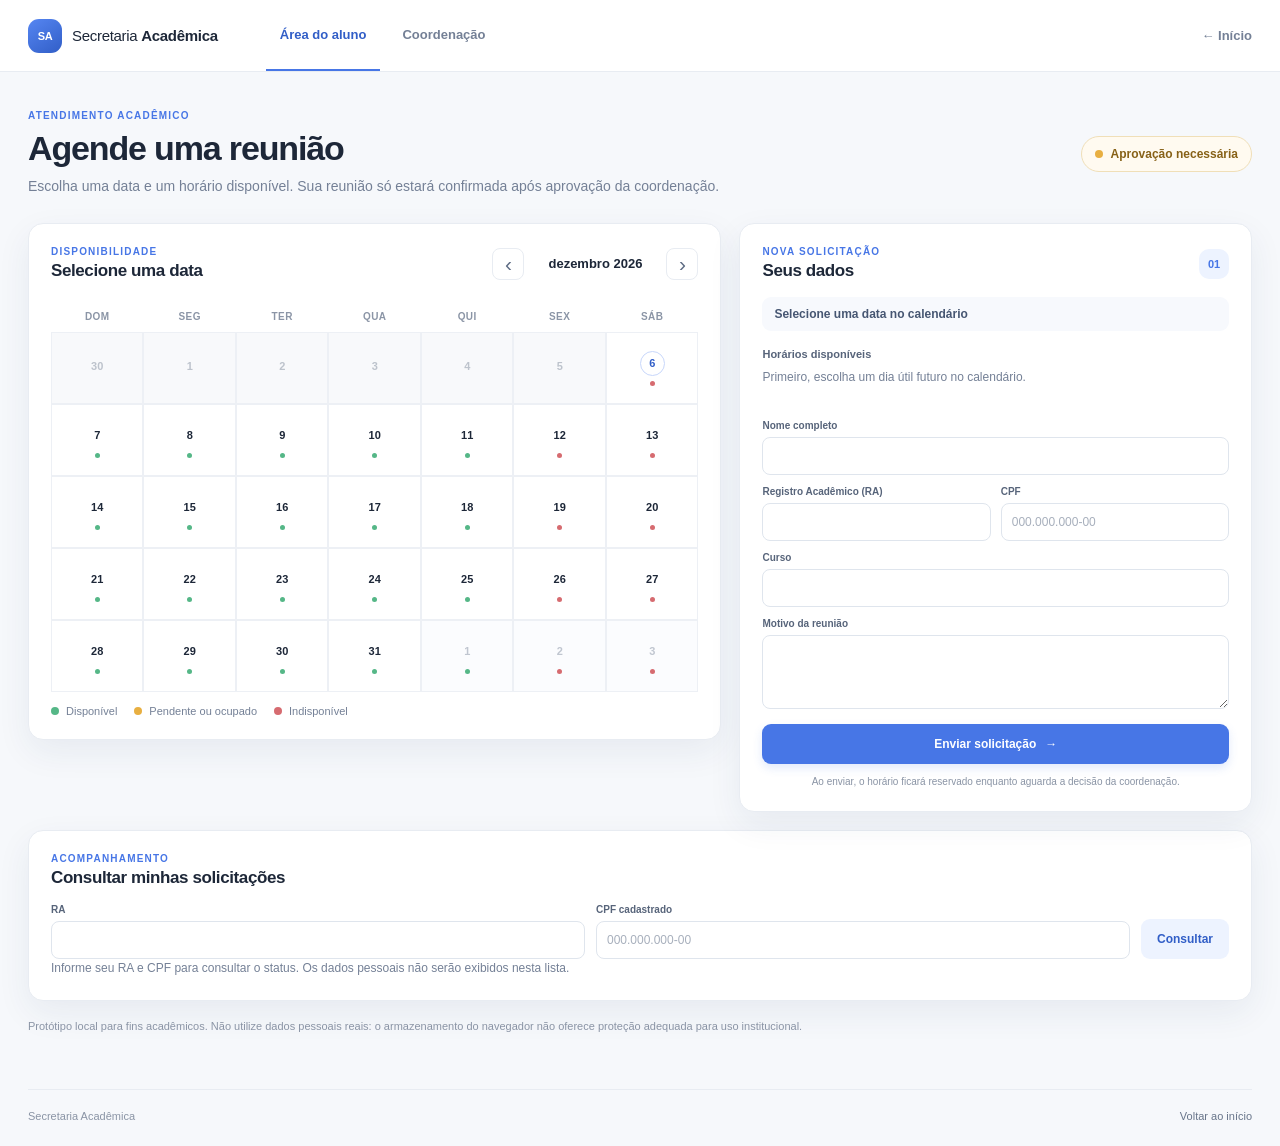
==== aluno.html @ 88408066 "Publish academic scheduling prototype Add a static academic scheduling prototype, documentation, tes" ====
<!doctype html>
<html lang="pt-BR">
<head>
  <meta charset="utf-8">
  <meta name="viewport" content="width=device-width, initial-scale=1">
  <meta name="description" content="Solicite uma reunião com a coordenação do curso.">
  <title>Área do aluno | Secretaria Acadêmica</title>
  <link rel="stylesheet" href="css/style.css">
  <link rel="stylesheet" href="css/aluno.css">
  <script defer src="js/armazenamento.js"></script>
  <script defer src="js/app.js"></script>
  <script defer src="js/calendario.js"></script>
  <script defer src="js/aluno.js"></script>
</head>
<body data-page="aluno">
  <header class="topbar">
    <a class="brand" href="index.html">
      <span class="brand-mark" aria-hidden="true">SA</span>
      <span>Secretaria <strong>Acadêmica</strong></span>
    </a>
    <nav class="top-nav" aria-label="Navegação principal">
      <a class="nav-link active" href="aluno.html" aria-current="page">Área do aluno</a>
      <a class="nav-link" href="coordenador.html">Coordenação</a>
    </nav>
    <a class="back-link" href="index.html">← Início</a>
  </header>

  <main class="page-shell student-shell">
    <section class="page-heading">
      <div>
        <p class="eyebrow">Atendimento acadêmico</p>
        <h1>Agende uma reunião</h1>
        <p>Escolha uma data e um horário disponível. Sua reunião só estará confirmada após aprovação da coordenação.</p>
      </div>
      <span class="heading-badge"><span class="status-dot pending-dot"></span> Aprovação necessária</span>
    </section>

    <div id="student-message" class="message-banner" role="status" aria-live="polite" hidden></div>

    <div class="student-layout">
      <section class="panel calendar-panel" aria-labelledby="calendar-title">
        <div class="panel-heading calendar-heading">
          <div>
            <p class="eyebrow">Disponibilidade</p>
            <h2 id="calendar-title">Selecione uma data</h2>
          </div>
          <div class="calendar-controls" aria-label="Navegação do calendário">
            <button type="button" class="icon-button" id="student-prev-month" aria-label="Mês anterior">‹</button>
            <strong id="student-month-label" aria-live="polite"></strong>
            <button type="button" class="icon-button" id="student-next-month" aria-label="Próximo mês">›</button>
          </div>
        </div>
        <div id="student-calendar" class="calendar-grid month-grid"></div>
        <div class="calendar-legend">
          <span><i class="legend-dot available-dot"></i> Disponível</span>
          <span><i class="legend-dot pending-dot"></i> Pendente ou ocupado</span>
          <span><i class="legend-dot unavailable-dot"></i> Indisponível</span>
        </div>
      </section>

      <aside class="panel booking-panel" aria-labelledby="booking-title">
        <div class="panel-heading">
          <div>
            <p class="eyebrow">Nova solicitação</p>
            <h2 id="booking-title">Seus dados</h2>
          </div>
          <span class="step-number">01</span>
        </div>
        <p class="selected-date" id="selected-date-label">Selecione uma data no calendário</p>
        <div class="field-group">
          <span class="field-label">Horários disponíveis</span>
          <div id="available-slots" class="slot-list" aria-live="polite">
            <p class="helper-text">Primeiro, escolha um dia útil futuro no calendário.</p>
          </div>
          <input type="hidden" id="meeting-time" name="time">
        </div>
        <form id="request-form" novalidate>
          <div class="form-grid">
            <label class="form-field full-field">
              <span>Nome completo</span>
              <input name="name" autocomplete="name" maxlength="120" required>
            </label>
            <label class="form-field">
              <span>Registro Acadêmico (RA)</span>
              <input name="ra" autocomplete="off" maxlength="30" required>
            </label>
            <label class="form-field">
              <span>CPF</span>
              <input name="cpf" inputmode="numeric" autocomplete="off" maxlength="14" placeholder="000.000.000-00" required>
            </label>
            <label class="form-field full-field">
              <span>Curso</span>
              <input name="course" autocomplete="organization-title" maxlength="100" required>
            </label>
            <label class="form-field full-field">
              <span>Motivo da reunião</span>
              <textarea name="reason" rows="3" maxlength="600" required></textarea>
            </label>
          </div>
          <button class="button button-primary submit-button" type="submit">Enviar solicitação <span aria-hidden="true">→</span></button>
          <p class="form-footnote">Ao enviar, o horário ficará reservado enquanto aguarda a decisão da coordenação.</p>
        </form>
      </aside>
    </div>

    <section class="panel status-panel" aria-labelledby="status-title">
      <div class="panel-heading">
        <div>
          <p class="eyebrow">Acompanhamento</p>
          <h2 id="status-title">Consultar minhas solicitações</h2>
        </div>
      </div>
      <form id="status-form" class="status-search" novalidate>
        <label class="form-field">
          <span>RA</span>
          <input name="ra" autocomplete="off" required>
        </label>
        <label class="form-field">
          <span>CPF cadastrado</span>
          <input name="cpf" inputmode="numeric" autocomplete="off" maxlength="14" placeholder="000.000.000-00" required>
        </label>
        <button type="submit" class="button button-secondary">Consultar</button>
      </form>
      <div id="student-requests" class="request-results" aria-live="polite">
        <p class="helper-text">Informe seu RA e CPF para consultar o status. Os dados pessoais não serão exibidos nesta lista.</p>
      </div>
    </section>

    <p class="privacy-note">Protótipo local para fins acadêmicos. Não utilize dados pessoais reais: o armazenamento do navegador não oferece proteção adequada para uso institucional.</p>
  </main>
  <footer class="site-footer"><span>Secretaria Acadêmica</span><a href="index.html">Voltar ao início</a></footer>
</body>
</html>
---- css/style.css ----
:root {
  color-scheme: light;
  --ink: #1d2738;
  --muted: #748096;
  --line: #e8ecf2;
  --paper: #ffffff;
  --canvas: #f6f8fb;
  --blue: #4776e6;
  --blue-dark: #315ec7;
  --blue-pale: #edf3ff;
  --green: #23885f;
  --green-pale: #e8f6ef;
  --amber: #ab710d;
  --amber-pale: #fff4dc;
  --red: #c34f56;
  --red-pale: #fff0ef;
  --shadow: 0 12px 34px rgba(34, 55, 94, .07);
  font-family: "Segoe UI", Arial, sans-serif;
  color: var(--ink);
  background: var(--canvas);
  font-synthesis: none;
  text-rendering: optimizeLegibility;
}

* { box-sizing: border-box; }
body { margin: 0; min-width: 320px; background: var(--canvas); }
button, input, textarea, select { font: inherit; }
button, a, input, textarea, select { -webkit-tap-highlight-color: transparent; }
button { color: inherit; }
a { color: inherit; text-decoration: none; }
button:focus-visible, a:focus-visible, input:focus-visible, textarea:focus-visible, select:focus-visible {
  outline: 3px solid rgba(71, 118, 230, .32);
  outline-offset: 2px;
}
h1, h2, h3, p { margin-top: 0; }
h1, h2, h3, .brand { font-family: "Segoe UI", Arial, sans-serif; }

.topbar {
  height: 72px;
  display: flex;
  align-items: center;
  gap: 48px;
  padding: 0 max(28px, calc((100vw - 1380px) / 2));
  background: var(--paper);
  border-bottom: 1px solid var(--line);
}
.brand { display: inline-flex; align-items: center; gap: 10px; white-space: nowrap; font-size: 15px; letter-spacing: -.3px; }
.brand strong { font-weight: 800; }
.brand-mark {
  display: grid;
  width: 34px;
  height: 34px;
  place-items: center;
  border-radius: 11px;
  background: linear-gradient(145deg, #5686f2, #315ec7);
  color: white;
  font-size: 11px;
  font-weight: 800;
  letter-spacing: -.5px;
}
.top-nav { display: flex; align-items: center; gap: 8px; height: 100%; }
.nav-link { height: 100%; display: inline-flex; align-items: center; padding: 0 14px; color: var(--muted); font-size: 13px; font-weight: 600; border-bottom: 2px solid transparent; }
.nav-link:hover, .nav-link.active { color: var(--blue-dark); }
.nav-link.active { border-bottom-color: var(--blue); }
.back-link { margin-left: auto; font-size: 13px; font-weight: 600; color: var(--muted); }
.back-link:hover, .site-footer a:hover { color: var(--blue-dark); }
.page-shell { width: min(1380px, calc(100% - 56px)); margin: 38px auto 54px; }
.page-heading { display: flex; align-items: center; justify-content: space-between; gap: 24px; margin-bottom: 26px; }
.page-heading h1 { margin: 0 0 7px; font-size: clamp(26px, 3vw, 34px); letter-spacing: -1.15px; line-height: 1.2; }
.page-heading p:not(.eyebrow) { margin: 0; color: var(--muted); font-size: 14px; line-height: 1.55; }
.eyebrow { margin: 0 0 7px; color: var(--blue); text-transform: uppercase; letter-spacing: 1.2px; font-size: 10px; font-weight: 700; }
.heading-badge { display: inline-flex; align-items: center; gap: 8px; padding: 10px 13px; border: 1px solid #f0dfb8; border-radius: 999px; background: #fffaf0; color: #876117; font-size: 12px; font-weight: 600; white-space: nowrap; }
.panel { background: var(--paper); border: 1px solid var(--line); border-radius: 15px; box-shadow: var(--shadow); }
.panel-heading { display: flex; align-items: center; justify-content: space-between; gap: 15px; }
.panel-heading h2 { margin: 0; font-size: 17px; letter-spacing: -.4px; }
.panel-heading .eyebrow { margin-bottom: 4px; }
.message-banner { margin: -7px 0 20px; padding: 12px 15px; border-radius: 10px; font-size: 13px; line-height: 1.5; }
.message-banner[hidden] { display: none; }
.message-banner.success { color: #176745; background: var(--green-pale); border: 1px solid #ccebd9; }
.message-banner.error { color: #983b43; background: var(--red-pale); border: 1px solid #f4d0d0; }
.message-banner.info { color: #3659a5; background: var(--blue-pale); border: 1px solid #d6e2fc; }
.button { min-height: 40px; display: inline-flex; align-items: center; justify-content: center; gap: 9px; padding: 0 16px; border: 0; border-radius: 9px; cursor: pointer; font-size: 12px; font-weight: 700; transition: background .16s ease, transform .16s ease; }
.button:hover { transform: translateY(-1px); }
.button-primary { background: var(--blue); color: white; box-shadow: 0 4px 10px rgba(71, 118, 230, .16); }
.button-primary:hover { background: var(--blue-dark); }
.button-secondary { background: var(--blue-pale); color: var(--blue-dark); }
.button-secondary:hover { background: #e1eaff; }
.icon-button { width: 32px; height: 32px; display: inline-grid; place-items: center; border: 1px solid var(--line); border-radius: 8px; background: white; color: #5e6c84; cursor: pointer; font-size: 21px; line-height: 1; }
.icon-button:hover { border-color: #c9d6f2; color: var(--blue-dark); background: #f8faff; }
.calendar-controls { display: inline-flex; align-items: center; gap: 10px; }
.calendar-controls > strong { min-width: 118px; text-align: center; font-size: 13px; }
.calendar-legend { display: flex; align-items: center; flex-wrap: wrap; gap: 17px; padding-top: 14px; color: var(--muted); font-size: 11px; }
.calendar-legend span { display: inline-flex; align-items: center; gap: 7px; }
.legend-dot, .status-dot { display: inline-block; flex: 0 0 auto; width: 8px; height: 8px; border-radius: 50%; }
.available-dot { background: #55b787; }
.approved-dot { background: #3ba876; }
.pending-dot { background: #e8af41; }
.refused-dot, .unavailable-dot { background: #d66b70; }
.site-footer { display: flex; justify-content: space-between; width: min(1380px, calc(100% - 56px)); margin: 0 auto; padding: 20px 0 24px; border-top: 1px solid var(--line); color: #8a94a5; font-size: 11px; }
.site-footer a { color: #68758a; }
.privacy-note { margin: 17px 0 0; color: #8a94a5; font-size: 11px; line-height: 1.5; }
.helper-text { margin: 0; color: var(--muted); font-size: 12px; line-height: 1.55; }
.visually-hidden { position: absolute; width: 1px; height: 1px; padding: 0; margin: -1px; overflow: hidden; clip: rect(0, 0, 0, 0); white-space: nowrap; border: 0; }

.landing-page { min-height: 100vh; display: flex; justify-content: center; background: radial-gradient(ellipse at 82% 0%, #e8efff 0, transparent 38%), #f7f9fc; }
.landing-shell { width: min(1180px, calc(100% - 56px)); min-height: 100vh; display: flex; flex-direction: column; padding: 30px 0 22px; }
.landing-content { width: min(750px, 100%); margin: auto; padding: 50px 0 72px; }
.landing-content .eyebrow { margin-bottom: 16px; }
.landing-content h1 { margin: 0 0 16px; font-size: clamp(39px, 6vw, 62px); line-height: 1.08; letter-spacing: -2.7px; }
.lead { max-width: 570px; margin: 0 0 34px; color: var(--muted); font-size: 16px; line-height: 1.7; }
.role-cards { display: grid; grid-template-columns: repeat(2, minmax(0, 1fr)); gap: 15px; }
.role-card { display: flex; align-items: center; gap: 14px; min-height: 105px; padding: 19px; border: 1px solid var(--line); border-radius: 14px; background: white; box-shadow: var(--shadow); transition: transform .18s ease, border-color .18s ease; }
.role-card:hover { transform: translateY(-3px); border-color: #cddafa; }
.role-icon { width: 42px; height: 42px; display: grid; place-items: center; border-radius: 12px; font-size: 19px; font-weight: 700; }
.student-icon { color: var(--blue-dark); background: var(--blue-pale); }
.coordinator-icon { color: var(--green); background: var(--green-pale); }
.role-card-copy { display: flex; flex: 1; flex-direction: column; gap: 5px; }
.role-card-copy strong { font-family: "Segoe UI", Arial, sans-serif; font-size: 14px; }
.role-card-copy > span { color: var(--muted); font-size: 11px; line-height: 1.5; }
.role-arrow { color: #9aa5b7; font-size: 20px; }
.demo-note { display: flex; align-items: center; gap: 8px; margin: 22px 0 0; color: #7d899d; font-size: 11px; }
.demo-note > span, .info-symbol { width: 16px; height: 16px; display: inline-grid; place-items: center; border: 1px solid #b2c2e4; border-radius: 50%; color: var(--blue); font-size: 10px; font-weight: 700; }
.landing-footer { display: flex; gap: 8px; color: #8a94a5; font-size: 11px; }
.landing-footer span { color: #b6bfcd; }

@media (max-width: 760px) {
  .topbar { height: 62px; gap: 14px; padding: 0 18px; }
  .brand { font-size: 13px; }
  .brand-mark { width: 31px; height: 31px; }
  .top-nav { gap: 0; margin-left: auto; }
  .nav-link { padding: 0 8px; font-size: 11px; }
  .back-link { display: none; }
  .page-shell { width: calc(100% - 32px); margin: 26px auto 38px; }
  .page-heading { align-items: flex-start; }
  .page-heading h1 { font-size: 27px; }
  .page-heading p:not(.eyebrow) { max-width: 500px; font-size: 12px; }
  .heading-badge { padding: 8px 10px; font-size: 10px; }
  .site-footer { width: calc(100% - 32px); }
  .landing-shell { width: calc(100% - 36px); }
  .landing-content { padding: 40px 0 54px; }
  .landing-content h1 { letter-spacing: -1.8px; }
}
@media (max-width: 500px) {
  .topbar { gap: 6px; padding: 0 12px; }
  .brand { gap: 7px; font-size: 11px; }
  .brand-mark { width: 28px; height: 28px; }
  .nav-link { padding: 0 6px; font-size: 10px; }
  .role-cards { grid-template-columns: 1fr; }
  .role-card { min-height: 90px; }
  .page-heading { display: block; }
  .heading-badge { margin-top: 14px; }
}
---- css/aluno.css ----
.student-layout { display: grid; grid-template-columns: minmax(0, 1.15fr) minmax(360px, .85fr); align-items: start; gap: 18px; }
.calendar-panel, .booking-panel, .status-panel { padding: 22px; }
.calendar-heading { margin-bottom: 20px; }
.student-shell .calendar-controls > strong { min-width: 122px; color: var(--ink); font-size: 13px; }
.calendar-grid { width: 100%; }
.month-grid { display: grid; grid-template-columns: repeat(7, minmax(0, 1fr)); }
.weekday-label { padding: 10px 4px; text-align: center; color: #8b95a6; font-size: 10px; font-weight: 700; text-transform: uppercase; letter-spacing: .45px; }
.calendar-day { position: relative; min-width: 0; min-height: 72px; padding: 7px 5px; border: 1px solid #edf0f5; background: white; text-align: center; cursor: pointer; }
.calendar-day:hover:not(:disabled) { background: #f7f9ff; border-color: #d8e2fa; z-index: 1; }
.calendar-day:disabled { cursor: default; }
.calendar-day.outside-month { color: #c0c6d0; background: #fbfcfe; }
.calendar-day.is-past { color: #bdc3cc; background: #f8f9fb; }
.calendar-day.is-today .day-number { color: var(--blue-dark); border: 1px solid #c8d7fb; }
.calendar-day.is-selected { z-index: 2; background: #eff4ff; box-shadow: inset 0 0 0 1px var(--blue); }
.day-number { display: inline-grid; min-width: 25px; height: 25px; place-items: center; border-radius: 50%; font-size: 11px; font-weight: 600; }
.day-indicators { display: flex; justify-content: center; gap: 3px; margin-top: 5px; }
.day-indicators .legend-dot { width: 5px; height: 5px; }
.calendar-panel .calendar-legend { padding-top: 13px; }
.booking-panel .panel-heading { margin-bottom: 16px; }
.step-number { width: 30px; height: 30px; display: grid; place-items: center; border-radius: 10px; background: var(--blue-pale); color: var(--blue); font-size: 11px; font-weight: 700; }
.selected-date { margin: 0 0 17px; padding: 10px 12px; border-radius: 9px; background: #f7f9fd; color: #465672; font-size: 12px; font-weight: 600; }
.field-group { margin: 0 0 17px; }
.field-label { display: block; margin-bottom: 8px; color: #57647a; font-size: 11px; font-weight: 700; }
.slot-list { display: flex; min-height: 35px; flex-wrap: wrap; gap: 7px; }
.slot-button { min-width: 62px; height: 34px; border: 1px solid #dfe5ef; border-radius: 8px; background: white; color: #4b5a72; cursor: pointer; font-size: 11px; font-weight: 600; }
.slot-button:hover { border-color: #a9bdf1; color: var(--blue-dark); }
.slot-button.selected { border-color: var(--blue); background: var(--blue); color: white; }
.form-grid { display: grid; grid-template-columns: repeat(2, minmax(0, 1fr)); gap: 11px 10px; }
.form-field { display: flex; min-width: 0; flex-direction: column; gap: 6px; }
.form-field > span { color: #57647a; font-size: 10px; font-weight: 700; }
.form-field input, .form-field textarea, .filter-select {
  width: 100%;
  min-width: 0;
  border: 1px solid #dfe5ed;
  border-radius: 8px;
  background: white;
  color: var(--ink);
  font-size: 12px;
}
.form-field input { height: 38px; padding: 0 10px; }
.form-field textarea { min-height: 72px; resize: vertical; padding: 9px 10px; line-height: 1.5; }
.form-field input::placeholder { color: #a7afbc; }
.full-field { grid-column: 1 / -1; }
.submit-button { width: 100%; margin-top: 15px; }
.form-footnote { margin: 10px 0 0; color: #8a94a5; font-size: 10px; line-height: 1.5; text-align: center; }
.status-panel { margin-top: 18px; }
.status-panel .panel-heading { margin-bottom: 16px; }
.status-search { display: grid; grid-template-columns: minmax(180px, 1fr) minmax(180px, 1fr) auto; align-items: end; gap: 11px; }
.status-results-table { width: 100%; margin-top: 17px; border-collapse: collapse; font-size: 11px; }
.status-results-table th, .status-results-table td { padding: 11px 9px; border-bottom: 1px solid var(--line); text-align: left; }
.status-results-table th { color: #8a94a5; font-size: 9px; text-transform: uppercase; letter-spacing: .5px; }
.status-results-table td { color: #4a5870; }
.status-results-table tr:last-child td { border-bottom: 0; }
.status-pill, .request-status { display: inline-flex; align-items: center; gap: 6px; padding: 5px 8px; border-radius: 999px; font-size: 9px; font-weight: 700; white-space: nowrap; }
.status-pill::before, .request-status::before { width: 6px; height: 6px; display: inline-block; border-radius: 50%; background: currentColor; content: ""; }
.status-pendente { color: var(--amber); background: var(--amber-pale); }
.status-aprovada { color: var(--green); background: var(--green-pale); }
.status-recusada { color: var(--red); background: var(--red-pale); }

@media (max-width: 980px) {
  .student-layout { grid-template-columns: minmax(0, 1fr); }
  .booking-panel { order: 2; }
  .calendar-panel { order: 1; }
}
@media (max-width: 580px) {
  .calendar-panel, .booking-panel, .status-panel { padding: 16px; }
  .calendar-heading { align-items: flex-start; flex-direction: column; }
  .calendar-day { min-height: 57px; padding: 4px 2px; }
  .weekday-label { padding: 8px 1px; font-size: 8px; }
  .day-number { min-width: 22px; height: 22px; font-size: 10px; }
  .calendar-controls { gap: 7px; }
  .status-search { grid-template-columns: 1fr; }
  .status-search .button { width: 100%; }
  .status-results-table { font-size: 10px; }
  .status-results-table th, .status-results-table td { padding: 9px 5px; }
}
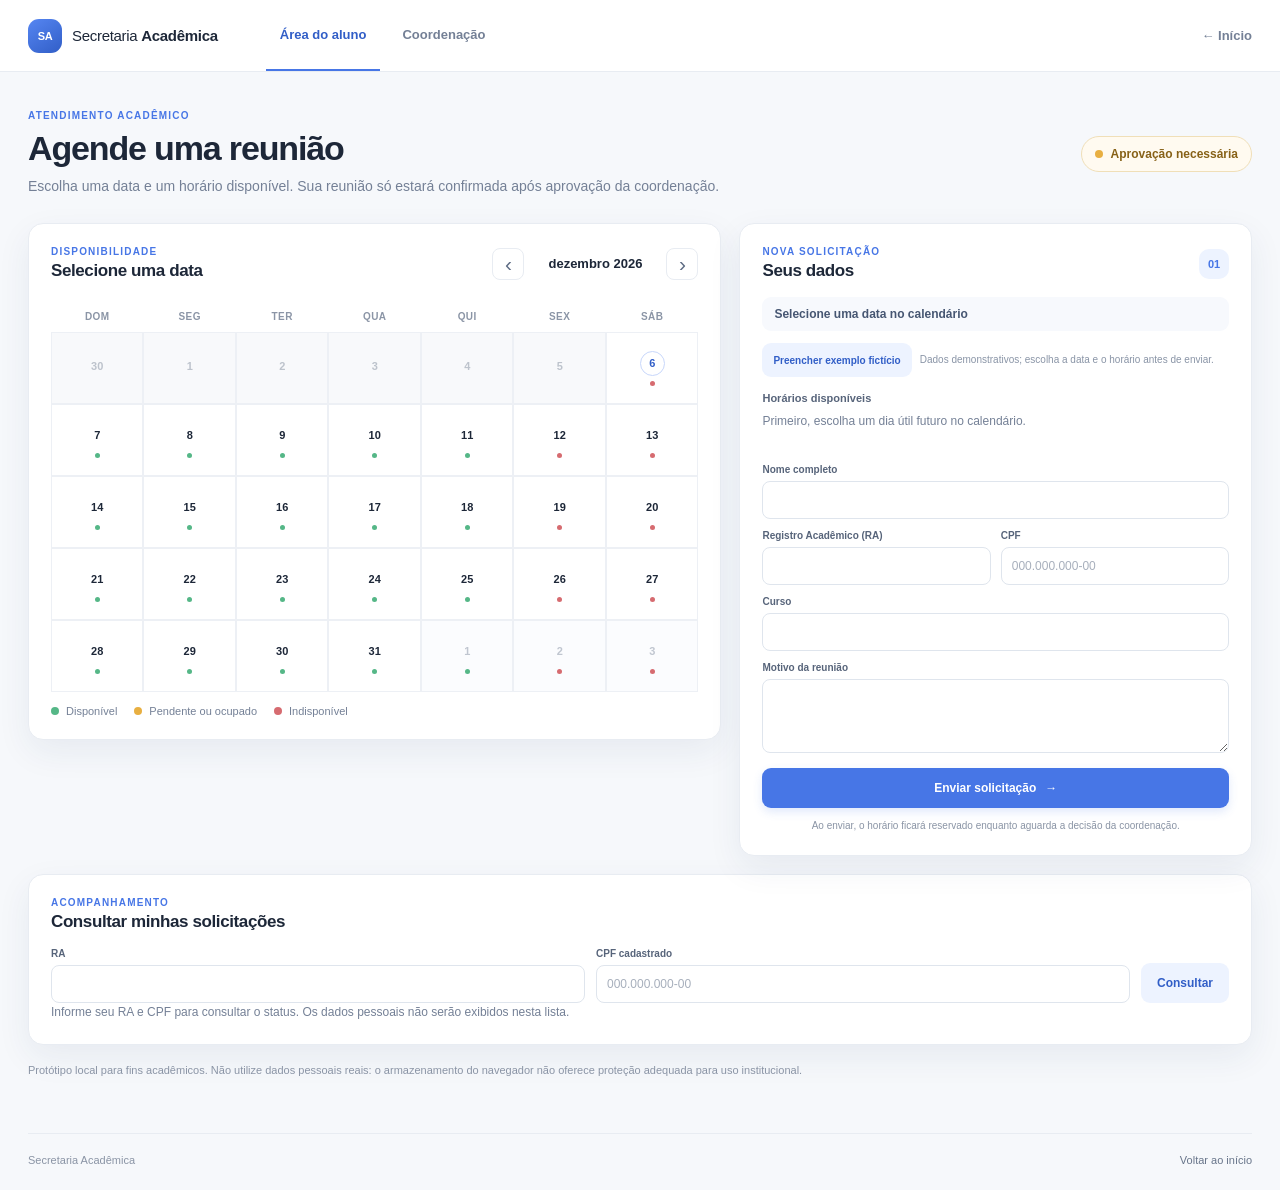
==== commit 70d92651: "Add fictional student demo data Add a button to prefill the student request and status lookup with c" ====
--- a/aluno.html
+++ b/aluno.html
@@ -67,6 +67,10 @@
           <span class="step-number">01</span>
         </div>
         <p class="selected-date" id="selected-date-label">Selecione uma data no calendário</p>
+        <div class="demo-data-control">
+          <button type="button" class="button button-secondary" id="fill-demo-data">Preencher exemplo fictício</button>
+          <p>Dados demonstrativos; escolha a data e o horário antes de enviar.</p>
+        </div>
         <div class="field-group">
           <span class="field-label">Horários disponíveis</span>
           <div id="available-slots" class="slot-list" aria-live="polite">
--- a/css/aluno.css
+++ b/css/aluno.css
@@ -19,6 +19,9 @@
 .booking-panel .panel-heading { margin-bottom: 16px; }
 .step-number { width: 30px; height: 30px; display: grid; place-items: center; border-radius: 10px; background: var(--blue-pale); color: var(--blue); font-size: 11px; font-weight: 700; }
 .selected-date { margin: 0 0 17px; padding: 10px 12px; border-radius: 9px; background: #f7f9fd; color: #465672; font-size: 12px; font-weight: 600; }
+.demo-data-control { display: flex; align-items: center; flex-wrap: wrap; gap: 8px; margin: -5px 0 15px; }
+.demo-data-control .button { min-height: 34px; padding: 0 11px; font-size: 10px; }
+.demo-data-control p { margin: 0; color: #8994a6; font-size: 10px; line-height: 1.4; }
 .field-group { margin: 0 0 17px; }
 .field-label { display: block; margin-bottom: 8px; color: #57647a; font-size: 11px; font-weight: 700; }
 .slot-list { display: flex; min-height: 35px; flex-wrap: wrap; gap: 7px; }
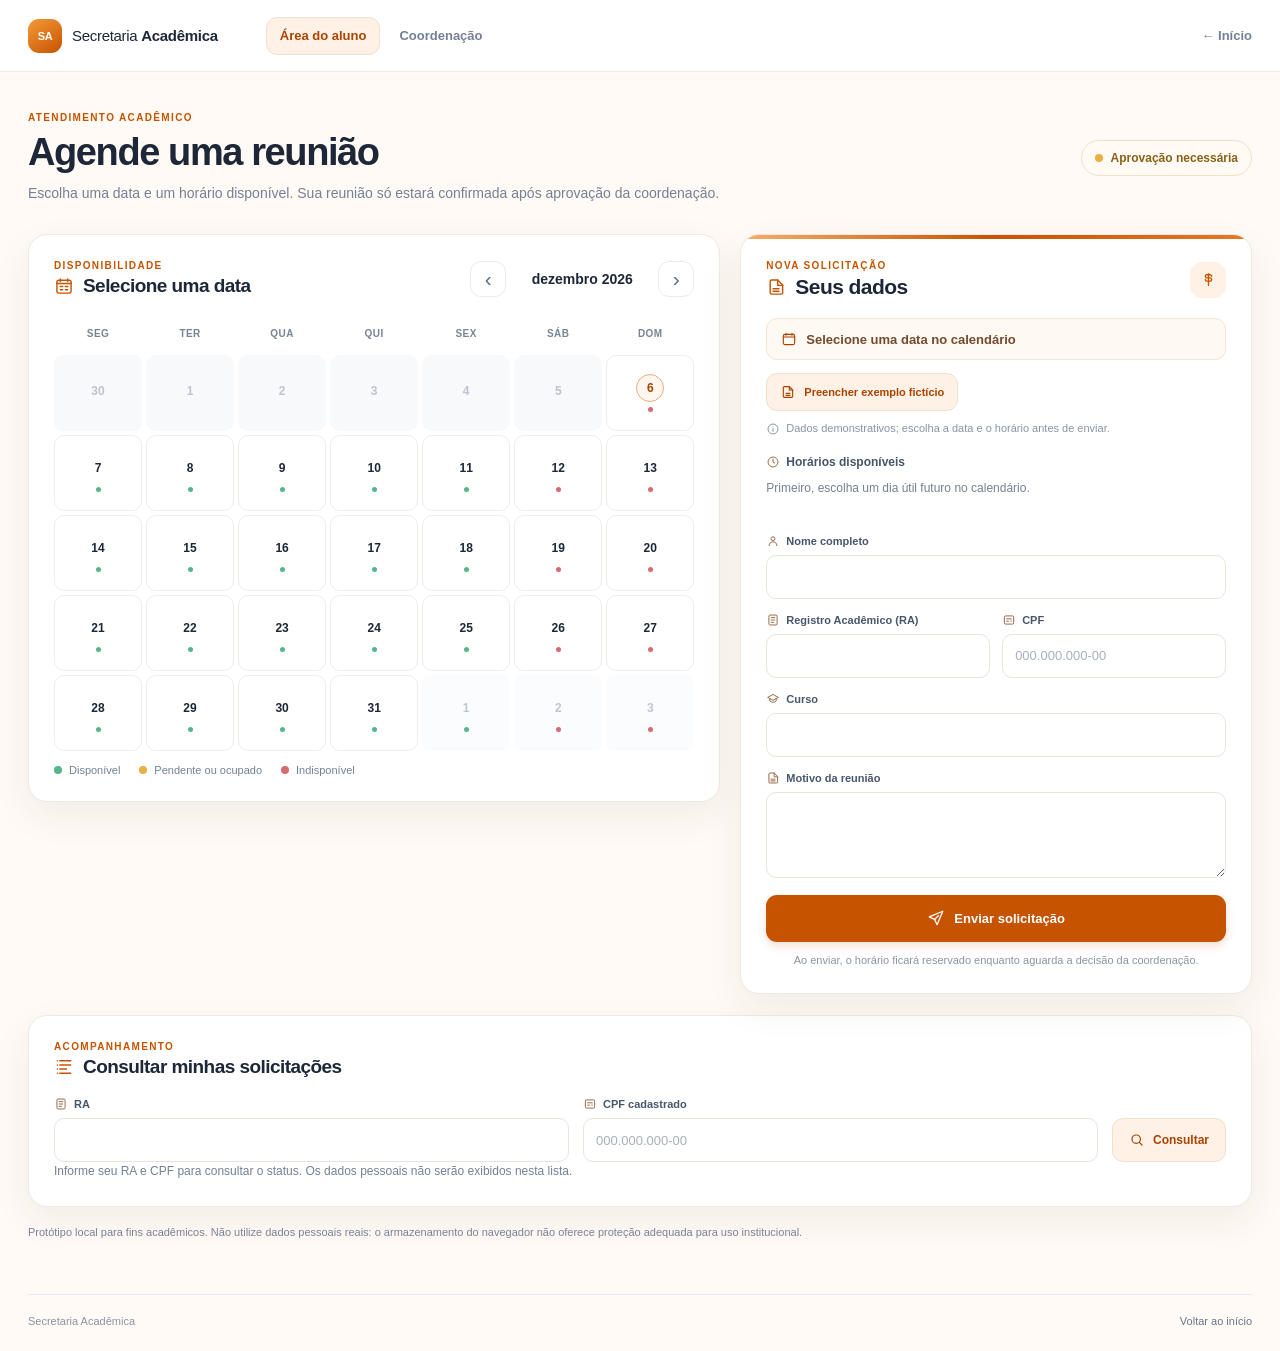
==== commit 2fa9d09b: "Add helpful icons to student page Add accessible inline SVG icons to student calendar, booking, form" ====
--- a/aluno.html
+++ b/aluno.html
@@ -42,7 +42,13 @@
         <div class="panel-heading calendar-heading">
           <div>
             <p class="eyebrow">Disponibilidade</p>
-            <h2 id="calendar-title">Selecione uma data</h2>
+            <h2 id="calendar-title" class="student-section-title">
+              <svg class="student-title-icon" viewBox="0 0 24 24" fill="none" focusable="false" aria-hidden="true">
+                <rect x="3.5" y="5" width="17" height="15.5" rx="2.4" stroke="currentColor" stroke-width="1.7"/>
+                <path d="M7.5 3.5v3M16.5 3.5v3M3.5 9h17M7.5 12.5h3m3 0h3m-9 4h3m3 0h3" stroke="currentColor" stroke-width="1.7" stroke-linecap="round"/>
+              </svg>
+              Selecione uma data
+            </h2>
           </div>
           <div class="calendar-controls" aria-label="Navegação do calendário">
             <button type="button" class="icon-button" id="student-prev-month" aria-label="Mês anterior">‹</button>
@@ -62,17 +68,45 @@
         <div class="panel-heading">
           <div>
             <p class="eyebrow">Nova solicitação</p>
-            <h2 id="booking-title">Seus dados</h2>
+            <h2 id="booking-title" class="student-section-title">
+              <svg class="student-title-icon" viewBox="0 0 24 24" fill="none" focusable="false" aria-hidden="true">
+                <path d="M14 3.5H6.5A1.5 1.5 0 0 0 5 5v14a1.5 1.5 0 0 0 1.5 1.5h12A1.5 1.5 0 0 0 20 19V9.5L14 3.5Z" stroke="currentColor" stroke-width="1.7" stroke-linejoin="round"/>
+                <path d="M14 3.5V10h6M8.5 14h7m-7 3h7" stroke="currentColor" stroke-width="1.7" stroke-linecap="round"/>
+              </svg>
+              Seus dados
+            </h2>
           </div>
-          <span class="step-number">01</span>
+          <span class="step-number" aria-label="Etapa 1">
+            <svg viewBox="0 0 24 24" fill="none" focusable="false" aria-hidden="true">
+              <path d="M12 4.5v15m4-11.5c0-1.1-.9-2-2-2h-4a2 2 0 1 0 0 4h4a2 2 0 1 1 0 4h-4a2 2 0 0 1-2-2" stroke="currentColor" stroke-width="1.7" stroke-linecap="round"/>
+            </svg>
+          </span>
         </div>
-        <p class="selected-date" id="selected-date-label">Selecione uma data no calendário</p>
+        <p class="selected-date">
+          <svg class="student-inline-icon" viewBox="0 0 24 24" fill="none" focusable="false" aria-hidden="true">
+            <rect x="3.5" y="5" width="17" height="15.5" rx="2.4" stroke="currentColor" stroke-width="1.7"/>
+            <path d="M7.5 3.5v3M16.5 3.5v3M3.5 9h17" stroke="currentColor" stroke-width="1.7" stroke-linecap="round"/>
+          </svg>
+          <span id="selected-date-label">Selecione uma data no calendário</span>
+        </p>
         <div class="demo-data-control">
-          <button type="button" class="button button-secondary" id="fill-demo-data">Preencher exemplo fictício</button>
-          <p>Dados demonstrativos; escolha a data e o horário antes de enviar.</p>
+          <button type="button" class="button button-secondary" id="fill-demo-data">
+            <svg class="student-button-icon" viewBox="0 0 24 24" fill="none" focusable="false" aria-hidden="true">
+              <path d="M14 4H6.5A1.5 1.5 0 0 0 5 5.5v13A1.5 1.5 0 0 0 6.5 20h11a1.5 1.5 0 0 0 1.5-1.5V9l-5-5Z" stroke="currentColor" stroke-width="1.7" stroke-linejoin="round"/>
+              <path d="M14 4v5h5m-10 5h6m-6 3h6" stroke="currentColor" stroke-width="1.7" stroke-linecap="round"/>
+            </svg>
+            Preencher exemplo fictício
+          </button>
+          <p><svg class="student-inline-icon" viewBox="0 0 24 24" fill="none" focusable="false" aria-hidden="true"><circle cx="12" cy="12" r="8.5" stroke="currentColor" stroke-width="1.7"/><path d="M12 11v5m0-8h.01" stroke="currentColor" stroke-width="1.8" stroke-linecap="round"/></svg> Dados demonstrativos; escolha a data e o horário antes de enviar.</p>
         </div>
         <div class="field-group">
-          <span class="field-label">Horários disponíveis</span>
+          <span class="field-label">
+            <svg class="student-label-icon" viewBox="0 0 24 24" fill="none" focusable="false" aria-hidden="true">
+              <circle cx="12" cy="12" r="8.5" stroke="currentColor" stroke-width="1.7"/>
+              <path d="M12 7v5l3 2" stroke="currentColor" stroke-width="1.7" stroke-linecap="round" stroke-linejoin="round"/>
+            </svg>
+            Horários disponíveis
+          </span>
           <div id="available-slots" class="slot-list" aria-live="polite">
             <p class="helper-text">Primeiro, escolha um dia útil futuro no calendário.</p>
           </div>
@@ -81,27 +115,33 @@
         <form id="request-form" novalidate>
           <div class="form-grid">
             <label class="form-field full-field">
-              <span>Nome completo</span>
+              <span><svg class="student-label-icon" viewBox="0 0 24 24" fill="none" focusable="false" aria-hidden="true"><circle cx="12" cy="8" r="3.3" stroke="currentColor" stroke-width="1.7"/><path d="M5.5 20a6.5 6.5 0 0 1 13 0" stroke="currentColor" stroke-width="1.7" stroke-linecap="round"/></svg> Nome completo</span>
               <input name="name" autocomplete="name" maxlength="120" required>
             </label>
             <label class="form-field">
-              <span>Registro Acadêmico (RA)</span>
+              <span><svg class="student-label-icon" viewBox="0 0 24 24" fill="none" focusable="false" aria-hidden="true"><rect x="5" y="3.5" width="14" height="17" rx="2" stroke="currentColor" stroke-width="1.7"/><path d="M9 8h6m-6 4h6m-6 4h4" stroke="currentColor" stroke-width="1.7" stroke-linecap="round"/></svg> Registro Acadêmico (RA)</span>
               <input name="ra" autocomplete="off" maxlength="30" required>
             </label>
             <label class="form-field">
-              <span>CPF</span>
+              <span><svg class="student-label-icon" viewBox="0 0 24 24" fill="none" focusable="false" aria-hidden="true"><rect x="4" y="5" width="16" height="14" rx="2" stroke="currentColor" stroke-width="1.7"/><path d="M8 10h8m-8 4h3m4 0h1" stroke="currentColor" stroke-width="1.7" stroke-linecap="round"/></svg> CPF</span>
               <input name="cpf" inputmode="numeric" autocomplete="off" maxlength="14" placeholder="000.000.000-00" required>
             </label>
             <label class="form-field full-field">
-              <span>Curso</span>
+              <span><svg class="student-label-icon" viewBox="0 0 24 24" fill="none" focusable="false" aria-hidden="true"><path d="m2.8 9.2 9.2-5 9.2 5-9.2 5-9.2-5Z" stroke="currentColor" stroke-width="1.7" stroke-linejoin="round"/><path d="M6.5 11.3v4.1c3.4 2.8 7.6 2.8 11 0v-4.1" stroke="currentColor" stroke-width="1.7" stroke-linecap="round" stroke-linejoin="round"/></svg> Curso</span>
               <input name="course" autocomplete="organization-title" maxlength="100" required>
             </label>
             <label class="form-field full-field">
-              <span>Motivo da reunião</span>
+              <span><svg class="student-label-icon" viewBox="0 0 24 24" fill="none" focusable="false" aria-hidden="true"><path d="M14 3.5H6.5A1.5 1.5 0 0 0 5 5v14a1.5 1.5 0 0 0 1.5 1.5h12A1.5 1.5 0 0 0 20 19V9.5L14 3.5Z" stroke="currentColor" stroke-width="1.7" stroke-linejoin="round"/><path d="M14 3.5V10h6M8.5 14h7m-7 3h7" stroke="currentColor" stroke-width="1.7" stroke-linecap="round"/></svg> Motivo da reunião</span>
               <textarea name="reason" rows="3" maxlength="600" required></textarea>
             </label>
           </div>
-          <button class="button button-primary submit-button" type="submit">Enviar solicitação <span aria-hidden="true">→</span></button>
+          <button class="button button-primary submit-button" type="submit">
+            <svg class="student-button-icon" viewBox="0 0 24 24" fill="none" focusable="false" aria-hidden="true">
+              <path d="m21 3-7.5 18-3.4-7.1L3 10.5 21 3Z" stroke="currentColor" stroke-width="1.7" stroke-linecap="round" stroke-linejoin="round"/>
+              <path d="m10.1 13.9 5-5" stroke="currentColor" stroke-width="1.7" stroke-linecap="round"/>
+            </svg>
+            Enviar solicitação
+          </button>
           <p class="form-footnote">Ao enviar, o horário ficará reservado enquanto aguarda a decisão da coordenação.</p>
         </form>
       </aside>
@@ -111,19 +151,30 @@
       <div class="panel-heading">
         <div>
           <p class="eyebrow">Acompanhamento</p>
-          <h2 id="status-title">Consultar minhas solicitações</h2>
+          <h2 id="status-title" class="student-section-title">
+            <svg class="student-title-icon" viewBox="0 0 24 24" fill="none" focusable="false" aria-hidden="true">
+              <path d="M7 4.5h13M7 9.5h13M7 14.5h8M4 4.5h.01M4 9.5h.01M4 14.5h.01M4 19.5h.01M7 19.5h13" stroke="currentColor" stroke-width="1.8" stroke-linecap="round"/>
+            </svg>
+            Consultar minhas solicitações
+          </h2>
         </div>
       </div>
       <form id="status-form" class="status-search" novalidate>
         <label class="form-field">
-          <span>RA</span>
+          <span><svg class="student-label-icon" viewBox="0 0 24 24" fill="none" focusable="false" aria-hidden="true"><rect x="5" y="3.5" width="14" height="17" rx="2" stroke="currentColor" stroke-width="1.7"/><path d="M9 8h6m-6 4h6m-6 4h4" stroke="currentColor" stroke-width="1.7" stroke-linecap="round"/></svg> RA</span>
           <input name="ra" autocomplete="off" required>
         </label>
         <label class="form-field">
-          <span>CPF cadastrado</span>
+          <span><svg class="student-label-icon" viewBox="0 0 24 24" fill="none" focusable="false" aria-hidden="true"><rect x="4" y="5" width="16" height="14" rx="2" stroke="currentColor" stroke-width="1.7"/><path d="M8 10h8m-8 4h3m4 0h1" stroke="currentColor" stroke-width="1.7" stroke-linecap="round"/></svg> CPF cadastrado</span>
           <input name="cpf" inputmode="numeric" autocomplete="off" maxlength="14" placeholder="000.000.000-00" required>
         </label>
-        <button type="submit" class="button button-secondary">Consultar</button>
+        <button type="submit" class="button button-secondary">
+          <svg class="student-button-icon" viewBox="0 0 24 24" fill="none" focusable="false" aria-hidden="true">
+            <circle cx="10.8" cy="10.8" r="6.3" stroke="currentColor" stroke-width="1.8"/>
+            <path d="m15.5 15.5 4 4" stroke="currentColor" stroke-width="1.8" stroke-linecap="round"/>
+          </svg>
+          Consultar
+        </button>
       </form>
       <div id="student-requests" class="request-results" aria-live="polite">
         <p class="helper-text">Informe seu RA e CPF para consultar o status. Os dados pessoais não serão exibidos nesta lista.</p>
--- a/css/style.css
+++ b/css/style.css
@@ -4,10 +4,10 @@
   --muted: #748096;
   --line: #e8ecf2;
   --paper: #ffffff;
-  --canvas: #f6f8fb;
-  --blue: #4776e6;
-  --blue-dark: #315ec7;
-  --blue-pale: #edf3ff;
+  --canvas: #fffaf5;
+  --orange: #c65300;
+  --orange-dark: #a84300;
+  --orange-pale: #fff1e5;
   --green: #23885f;
   --green-pale: #e8f6ef;
   --amber: #ab710d;
@@ -29,7 +29,7 @@
 button { color: inherit; }
 a { color: inherit; text-decoration: none; }
 button:focus-visible, a:focus-visible, input:focus-visible, textarea:focus-visible, select:focus-visible {
-  outline: 3px solid rgba(71, 118, 230, .32);
+  outline: 3px solid rgba(198, 83, 0, .32);
   outline-offset: 2px;
 }
 h1, h2, h3, p { margin-top: 0; }
@@ -52,7 +52,7 @@
   height: 34px;
   place-items: center;
   border-radius: 11px;
-  background: linear-gradient(145deg, #5686f2, #315ec7);
+  background: linear-gradient(145deg, #f59a38, #c65300);
   color: white;
   font-size: 11px;
   font-weight: 800;
@@ -60,15 +60,15 @@
 }
 .top-nav { display: flex; align-items: center; gap: 8px; height: 100%; }
 .nav-link { height: 100%; display: inline-flex; align-items: center; padding: 0 14px; color: var(--muted); font-size: 13px; font-weight: 600; border-bottom: 2px solid transparent; }
-.nav-link:hover, .nav-link.active { color: var(--blue-dark); }
-.nav-link.active { border-bottom-color: var(--blue); }
+.nav-link:hover, .nav-link.active { color: var(--orange-dark); }
+.nav-link.active { border-bottom-color: var(--orange); }
 .back-link { margin-left: auto; font-size: 13px; font-weight: 600; color: var(--muted); }
-.back-link:hover, .site-footer a:hover { color: var(--blue-dark); }
+.back-link:hover, .site-footer a:hover { color: var(--orange-dark); }
 .page-shell { width: min(1380px, calc(100% - 56px)); margin: 38px auto 54px; }
 .page-heading { display: flex; align-items: center; justify-content: space-between; gap: 24px; margin-bottom: 26px; }
 .page-heading h1 { margin: 0 0 7px; font-size: clamp(26px, 3vw, 34px); letter-spacing: -1.15px; line-height: 1.2; }
 .page-heading p:not(.eyebrow) { margin: 0; color: var(--muted); font-size: 14px; line-height: 1.55; }
-.eyebrow { margin: 0 0 7px; color: var(--blue); text-transform: uppercase; letter-spacing: 1.2px; font-size: 10px; font-weight: 700; }
+.eyebrow { margin: 0 0 7px; color: var(--orange); text-transform: uppercase; letter-spacing: 1.2px; font-size: 10px; font-weight: 700; }
 .heading-badge { display: inline-flex; align-items: center; gap: 8px; padding: 10px 13px; border: 1px solid #f0dfb8; border-radius: 999px; background: #fffaf0; color: #876117; font-size: 12px; font-weight: 600; white-space: nowrap; }
 .panel { background: var(--paper); border: 1px solid var(--line); border-radius: 15px; box-shadow: var(--shadow); }
 .panel-heading { display: flex; align-items: center; justify-content: space-between; gap: 15px; }
@@ -78,17 +78,30 @@
 .message-banner[hidden] { display: none; }
 .message-banner.success { color: #176745; background: var(--green-pale); border: 1px solid #ccebd9; }
 .message-banner.error { color: #983b43; background: var(--red-pale); border: 1px solid #f4d0d0; }
-.message-banner.info { color: #3659a5; background: var(--blue-pale); border: 1px solid #d6e2fc; }
+.message-banner.info { color: var(--orange-dark); background: var(--orange-pale); border: 1px solid #f2c9a7; }
 .button { min-height: 40px; display: inline-flex; align-items: center; justify-content: center; gap: 9px; padding: 0 16px; border: 0; border-radius: 9px; cursor: pointer; font-size: 12px; font-weight: 700; transition: background .16s ease, transform .16s ease; }
 .button:hover { transform: translateY(-1px); }
-.button-primary { background: var(--blue); color: white; box-shadow: 0 4px 10px rgba(71, 118, 230, .16); }
-.button-primary:hover { background: var(--blue-dark); }
-.button-secondary { background: var(--blue-pale); color: var(--blue-dark); }
-.button-secondary:hover { background: #e1eaff; }
+.button-primary { background: var(--orange); color: white; box-shadow: 0 4px 10px rgba(198, 83, 0, .18); }
+.button-primary:hover { background: var(--orange-dark); }
+.button-secondary { background: var(--orange-pale); color: var(--orange-dark); }
+.button-secondary:hover { background: #ffe4cd; }
 .icon-button { width: 32px; height: 32px; display: inline-grid; place-items: center; border: 1px solid var(--line); border-radius: 8px; background: white; color: #5e6c84; cursor: pointer; font-size: 21px; line-height: 1; }
-.icon-button:hover { border-color: #c9d6f2; color: var(--blue-dark); background: #f8faff; }
+.icon-button:hover { border-color: #e9b88f; color: var(--orange-dark); background: #fffaf5; }
 .calendar-controls { display: inline-flex; align-items: center; gap: 10px; }
 .calendar-controls > strong { min-width: 118px; text-align: center; font-size: 13px; }
+.calendar-grid { width: 100%; }
+.month-grid { display: grid; grid-template-columns: repeat(7, minmax(0, 1fr)); }
+.weekday-label { padding: 10px 4px; text-align: center; color: #8b95a6; font-size: 10px; font-weight: 700; text-transform: uppercase; letter-spacing: .45px; }
+.calendar-day { position: relative; min-width: 0; min-height: 72px; padding: 7px 5px; border: 1px solid #edf0f5; background: white; text-align: center; cursor: default; }
+.calendar-day:not(.calendar-day-readonly):hover:not(:disabled) { z-index: 1; border-color: #e9b88f; background: #fffaf5; cursor: pointer; }
+.calendar-day:disabled { cursor: default; }
+.calendar-day.outside-month { color: #c0c6d0; background: #fbfcfe; }
+.calendar-day.is-past { color: #bdc3cc; background: #f8f9fb; }
+.calendar-day.is-today .day-number { border: 1px solid #e8ad7d; color: var(--orange-dark); }
+.calendar-day.is-selected { z-index: 2; background: var(--orange-pale); box-shadow: inset 0 0 0 1px var(--orange); }
+.day-number { display: inline-grid; min-width: 25px; height: 25px; place-items: center; border-radius: 50%; font-size: 11px; font-weight: 600; }
+.day-indicators { display: flex; justify-content: center; gap: 3px; margin-top: 5px; }
+.day-indicators .legend-dot { width: 5px; height: 5px; }
 .calendar-legend { display: flex; align-items: center; flex-wrap: wrap; gap: 17px; padding-top: 14px; color: var(--muted); font-size: 11px; }
 .calendar-legend span { display: inline-flex; align-items: center; gap: 7px; }
 .legend-dot, .status-dot { display: inline-block; flex: 0 0 auto; width: 8px; height: 8px; border-radius: 50%; }
@@ -102,24 +115,34 @@
 .helper-text { margin: 0; color: var(--muted); font-size: 12px; line-height: 1.55; }
 .visually-hidden { position: absolute; width: 1px; height: 1px; padding: 0; margin: -1px; overflow: hidden; clip: rect(0, 0, 0, 0); white-space: nowrap; border: 0; }
 
-.landing-page { min-height: 100vh; display: flex; justify-content: center; background: radial-gradient(ellipse at 82% 0%, #e8efff 0, transparent 38%), #f7f9fc; }
-.landing-shell { width: min(1180px, calc(100% - 56px)); min-height: 100vh; display: flex; flex-direction: column; padding: 30px 0 22px; }
-.landing-content { width: min(750px, 100%); margin: auto; padding: 50px 0 72px; }
-.landing-content .eyebrow { margin-bottom: 16px; }
-.landing-content h1 { margin: 0 0 16px; font-size: clamp(39px, 6vw, 62px); line-height: 1.08; letter-spacing: -2.7px; }
-.lead { max-width: 570px; margin: 0 0 34px; color: var(--muted); font-size: 16px; line-height: 1.7; }
-.role-cards { display: grid; grid-template-columns: repeat(2, minmax(0, 1fr)); gap: 15px; }
-.role-card { display: flex; align-items: center; gap: 14px; min-height: 105px; padding: 19px; border: 1px solid var(--line); border-radius: 14px; background: white; box-shadow: var(--shadow); transition: transform .18s ease, border-color .18s ease; }
-.role-card:hover { transform: translateY(-3px); border-color: #cddafa; }
-.role-icon { width: 42px; height: 42px; display: grid; place-items: center; border-radius: 12px; font-size: 19px; font-weight: 700; }
-.student-icon { color: var(--blue-dark); background: var(--blue-pale); }
-.coordinator-icon { color: var(--green); background: var(--green-pale); }
-.role-card-copy { display: flex; flex: 1; flex-direction: column; gap: 5px; }
-.role-card-copy strong { font-family: "Segoe UI", Arial, sans-serif; font-size: 14px; }
-.role-card-copy > span { color: var(--muted); font-size: 11px; line-height: 1.5; }
-.role-arrow { color: #9aa5b7; font-size: 20px; }
-.demo-note { display: flex; align-items: center; gap: 8px; margin: 22px 0 0; color: #7d899d; font-size: 11px; }
-.demo-note > span, .info-symbol { width: 16px; height: 16px; display: inline-grid; place-items: center; border: 1px solid #b2c2e4; border-radius: 50%; color: var(--blue); font-size: 10px; font-weight: 700; }
+.landing-page { position: relative; min-height: 100vh; display: flex; justify-content: center; overflow: hidden; background: radial-gradient(ellipse at 80% 6%, rgba(255, 218, 183, .44), transparent 34%), linear-gradient(180deg, #fffdfa 0%, #fffaf5 100%); }
+.landing-page::before, .landing-page::after { position: fixed; z-index: 0; width: 250px; height: 250px; border: 1px solid rgba(198, 83, 0, .08); border-radius: 50%; content: ""; pointer-events: none; }
+.landing-page::before { top: 16%; right: -155px; box-shadow: 0 0 0 28px rgba(255, 241, 229, .38), 0 0 0 57px rgba(255, 241, 229, .24); }
+.landing-page::after { bottom: 10%; left: -190px; width: 300px; height: 300px; box-shadow: 0 0 0 30px rgba(255, 241, 229, .34); }
+.landing-shell { position: relative; z-index: 1; width: min(1180px, calc(100% - 56px)); min-height: 100vh; display: flex; flex-direction: column; padding: 30px 0 22px; }
+.landing-content { width: min(900px, 100%); margin: auto; padding: 70px 0 86px; }
+.landing-content .eyebrow { display: inline-flex; align-items: center; gap: 9px; margin-bottom: 19px; padding: 9px 13px; border: 1px solid #f3ddcb; border-radius: 999px; background: rgba(255, 255, 255, .76); color: var(--orange-dark); letter-spacing: .9px; }
+.hero-status-dot { width: 7px; height: 7px; border-radius: 50%; background: #e7832c; box-shadow: 0 0 0 4px #fff1e5; }
+.landing-content h1 { max-width: 780px; margin: 0 0 18px; font-size: clamp(43px, 6.5vw, 70px); line-height: 1.045; letter-spacing: -3.4px; }
+.lead { max-width: 600px; margin: 0 0 38px; color: #68758a; font-size: 16px; line-height: 1.75; }
+.role-cards { display: grid; grid-template-columns: repeat(2, minmax(0, 1fr)); gap: 18px; }
+.role-card { position: relative; isolation: isolate; display: flex; align-items: center; gap: 17px; min-height: 142px; overflow: hidden; padding: 24px; border: 1px solid #ece8e2; border-radius: 19px; background: rgba(255, 255, 255, .94); box-shadow: 0 8px 26px rgba(61, 43, 26, .055); transition: transform .24s cubic-bezier(.2, .75, .25, 1), border-color .24s ease, box-shadow .24s ease; }
+.role-card::before { position: absolute; z-index: -1; top: -65px; right: -55px; width: 150px; height: 150px; border-radius: 50%; background: radial-gradient(circle, rgba(255, 241, 229, .88), rgba(255, 241, 229, 0) 70%); content: ""; transition: transform .28s ease, opacity .28s ease; }
+.role-card:hover, .role-card:focus-visible { z-index: 2; transform: translateY(-8px); border-color: #e9b88f; box-shadow: 0 22px 42px rgba(103, 65, 30, .13); }
+.role-card:hover::before, .role-card:focus-visible::before { transform: scale(1.3); }
+.role-icon { flex: 0 0 auto; width: 56px; height: 56px; display: grid; place-items: center; border: 1px solid #f3ddcb; border-radius: 16px; background: linear-gradient(145deg, #fffaf5, #fff0e2); color: var(--orange-dark); }
+.role-icon svg { width: 27px; height: 27px; }
+.student-icon { color: var(--orange-dark); }
+.coordinator-icon { color: var(--orange-dark); }
+.role-card-copy { display: flex; min-width: 0; flex: 1; flex-direction: column; gap: 5px; }
+.role-card-copy .role-kicker { color: var(--orange); font-size: 9px; font-weight: 700; letter-spacing: .8px; text-transform: uppercase; }
+.role-card-copy strong { font-family: "Segoe UI", Arial, sans-serif; font-size: 16px; letter-spacing: -.2px; }
+.role-card-copy > span:last-child { color: var(--muted); font-size: 12px; line-height: 1.5; }
+.role-arrow { flex: 0 0 auto; width: 34px; height: 34px; display: grid; place-items: center; border: 1px solid #f0ede8; border-radius: 50%; color: #8a94a5; transition: transform .24s ease, border-color .24s ease, background .24s ease, color .24s ease; }
+.role-arrow svg { width: 17px; height: 17px; }
+.role-card:hover .role-arrow, .role-card:focus-visible .role-arrow { transform: translateX(3px); border-color: var(--orange); background: var(--orange); color: white; }
+.demo-note { display: flex; align-items: center; gap: 9px; margin: 24px 0 0; color: #7d899d; font-size: 11px; }
+.demo-note > .demo-note-icon, .info-symbol { width: 18px; height: 18px; display: inline-grid; flex: 0 0 auto; place-items: center; border: 1px solid #e9b88f; border-radius: 50%; background: white; color: var(--orange); font-size: 10px; font-weight: 700; }
 .landing-footer { display: flex; gap: 8px; color: #8a94a5; font-size: 11px; }
 .landing-footer span { color: #b6bfcd; }
 
@@ -137,16 +160,100 @@
   .heading-badge { padding: 8px 10px; font-size: 10px; }
   .site-footer { width: calc(100% - 32px); }
   .landing-shell { width: calc(100% - 36px); }
-  .landing-content { padding: 40px 0 54px; }
+  .landing-content { padding: 48px 0 60px; }
   .landing-content h1 { letter-spacing: -1.8px; }
+}
+@media (max-width: 580px) {
+  .calendar-day { min-height: 57px; padding: 4px 2px; }
+  .weekday-label { padding: 8px 1px; font-size: 8px; }
+  .day-number { min-width: 22px; height: 22px; font-size: 10px; }
 }
 @media (max-width: 500px) {
   .topbar { gap: 6px; padding: 0 12px; }
   .brand { gap: 7px; font-size: 11px; }
   .brand-mark { width: 28px; height: 28px; }
   .nav-link { padding: 0 6px; font-size: 10px; }
-  .role-cards { grid-template-columns: 1fr; }
-  .role-card { min-height: 90px; }
+  .role-cards { grid-template-columns: 1fr; gap: 12px; }
+  .role-card { min-height: 108px; padding: 17px; gap: 12px; border-radius: 15px; }
+  .role-icon { width: 46px; height: 46px; border-radius: 13px; }
+  .role-icon svg { width: 23px; height: 23px; }
+  .role-card:hover, .role-card:focus-visible { transform: translateY(-5px); }
+  .landing-content h1 { font-size: clamp(39px, 11vw, 52px); letter-spacing: -2px; }
+  .lead { font-size: 14px; }
+  .landing-page::before { right: -210px; }
+  .landing-page::after { left: -240px; }
   .page-heading { display: block; }
   .heading-badge { margin-top: 14px; }
 }
+@media (prefers-reduced-motion: reduce) {
+  *, *::before, *::after { scroll-behavior: auto !important; transition-duration: .01ms !important; animation-duration: .01ms !important; animation-iteration-count: 1 !important; }
+}
+
+.topbar {
+  position: sticky;
+  top: 0;
+  z-index: 20;
+  background: rgba(255, 255, 255, .94);
+  backdrop-filter: blur(14px);
+}
+.top-nav { gap: 5px; }
+.nav-link {
+  height: 38px;
+  padding: 0 13px;
+  border: 1px solid transparent;
+  border-radius: 11px;
+  transition: color .18s ease, background .18s ease, border-color .18s ease;
+}
+.nav-link.active {
+  border-color: #f3dfce;
+  border-bottom-color: #f3dfce;
+  background: var(--orange-pale);
+}
+.page-shell { margin-top: 40px; }
+.page-heading { margin-bottom: 30px; }
+.page-heading h1 { font-size: clamp(30px, 3.2vw, 38px); letter-spacing: -1.4px; }
+.page-heading p:not(.eyebrow) { font-size: 14px; }
+.eyebrow { font-size: 10px; letter-spacing: 1.35px; }
+.heading-badge { border-color: #f1dfca; background: #fffaf3; }
+.panel {
+  border-color: #f0e9e2;
+  border-radius: 19px;
+  box-shadow: 0 14px 38px rgba(65, 48, 34, .065);
+}
+.panel-heading h2 { font-size: 19px; letter-spacing: -.55px; }
+.month-grid { gap: 4px; }
+.weekday-label { padding: 12px 4px; color: #788396; font-size: 10px; }
+.calendar-day {
+  min-height: 76px;
+  padding: 8px 5px;
+  border-color: #f0ede8;
+  border-radius: 10px;
+  transition: border-color .16s ease, background .16s ease, box-shadow .16s ease;
+}
+.calendar-day:not(.calendar-day-readonly):hover:not(:disabled) {
+  border-color: #e7ae80;
+  background: #fff9f3;
+  box-shadow: 0 4px 12px rgba(133, 76, 33, .08);
+}
+.calendar-day.outside-month { border-color: transparent; border-radius: 8px; }
+.calendar-day.is-past { border-color: transparent; }
+.calendar-day.is-selected { border-color: var(--orange); border-radius: 10px; }
+.calendar-day.is-today .day-number { background: #fff7ef; }
+.day-number { min-width: 28px; height: 28px; font-size: 12px; }
+.calendar-legend { gap: 19px; padding-top: 17px; font-size: 11px; }
+.icon-button { width: 36px; height: 36px; border-radius: 11px; }
+.button { min-height: 42px; border-radius: 11px; font-size: 12px; }
+.button-secondary { border: 1px solid #f1dfce; }
+.privacy-note { color: #778398; }
+
+@media (max-width: 760px) {
+  .page-shell { margin-top: 30px; }
+  .page-heading { margin-bottom: 23px; }
+  .page-heading h1 { font-size: 30px; }
+  .nav-link { height: 34px; padding: 0 9px; border-radius: 9px; }
+}
+@media (max-width: 580px) {
+  .calendar-day { min-height: 60px; padding: 5px 2px; }
+  .weekday-label { padding: 8px 1px; }
+  .day-number { min-width: 23px; height: 23px; font-size: 10px; }
+}
--- a/css/aluno.css
+++ b/css/aluno.css
@@ -2,22 +2,9 @@
 .calendar-panel, .booking-panel, .status-panel { padding: 22px; }
 .calendar-heading { margin-bottom: 20px; }
 .student-shell .calendar-controls > strong { min-width: 122px; color: var(--ink); font-size: 13px; }
-.calendar-grid { width: 100%; }
-.month-grid { display: grid; grid-template-columns: repeat(7, minmax(0, 1fr)); }
-.weekday-label { padding: 10px 4px; text-align: center; color: #8b95a6; font-size: 10px; font-weight: 700; text-transform: uppercase; letter-spacing: .45px; }
-.calendar-day { position: relative; min-width: 0; min-height: 72px; padding: 7px 5px; border: 1px solid #edf0f5; background: white; text-align: center; cursor: pointer; }
-.calendar-day:hover:not(:disabled) { background: #f7f9ff; border-color: #d8e2fa; z-index: 1; }
-.calendar-day:disabled { cursor: default; }
-.calendar-day.outside-month { color: #c0c6d0; background: #fbfcfe; }
-.calendar-day.is-past { color: #bdc3cc; background: #f8f9fb; }
-.calendar-day.is-today .day-number { color: var(--blue-dark); border: 1px solid #c8d7fb; }
-.calendar-day.is-selected { z-index: 2; background: #eff4ff; box-shadow: inset 0 0 0 1px var(--blue); }
-.day-number { display: inline-grid; min-width: 25px; height: 25px; place-items: center; border-radius: 50%; font-size: 11px; font-weight: 600; }
-.day-indicators { display: flex; justify-content: center; gap: 3px; margin-top: 5px; }
-.day-indicators .legend-dot { width: 5px; height: 5px; }
 .calendar-panel .calendar-legend { padding-top: 13px; }
 .booking-panel .panel-heading { margin-bottom: 16px; }
-.step-number { width: 30px; height: 30px; display: grid; place-items: center; border-radius: 10px; background: var(--blue-pale); color: var(--blue); font-size: 11px; font-weight: 700; }
+.step-number { width: 30px; height: 30px; display: grid; place-items: center; border-radius: 10px; background: var(--orange-pale); color: var(--orange); font-size: 11px; font-weight: 700; }
 .selected-date { margin: 0 0 17px; padding: 10px 12px; border-radius: 9px; background: #f7f9fd; color: #465672; font-size: 12px; font-weight: 600; }
 .demo-data-control { display: flex; align-items: center; flex-wrap: wrap; gap: 8px; margin: -5px 0 15px; }
 .demo-data-control .button { min-height: 34px; padding: 0 11px; font-size: 10px; }
@@ -26,8 +13,8 @@
 .field-label { display: block; margin-bottom: 8px; color: #57647a; font-size: 11px; font-weight: 700; }
 .slot-list { display: flex; min-height: 35px; flex-wrap: wrap; gap: 7px; }
 .slot-button { min-width: 62px; height: 34px; border: 1px solid #dfe5ef; border-radius: 8px; background: white; color: #4b5a72; cursor: pointer; font-size: 11px; font-weight: 600; }
-.slot-button:hover { border-color: #a9bdf1; color: var(--blue-dark); }
-.slot-button.selected { border-color: var(--blue); background: var(--blue); color: white; }
+.slot-button:hover { border-color: #e9b88f; color: var(--orange-dark); }
+.slot-button.selected { border-color: var(--orange); background: var(--orange); color: white; }
 .form-grid { display: grid; grid-template-columns: repeat(2, minmax(0, 1fr)); gap: 11px 10px; }
 .form-field { display: flex; min-width: 0; flex-direction: column; gap: 6px; }
 .form-field > span { color: #57647a; font-size: 10px; font-weight: 700; }
@@ -68,12 +55,102 @@
 @media (max-width: 580px) {
   .calendar-panel, .booking-panel, .status-panel { padding: 16px; }
   .calendar-heading { align-items: flex-start; flex-direction: column; }
-  .calendar-day { min-height: 57px; padding: 4px 2px; }
-  .weekday-label { padding: 8px 1px; font-size: 8px; }
-  .day-number { min-width: 22px; height: 22px; font-size: 10px; }
   .calendar-controls { gap: 7px; }
   .status-search { grid-template-columns: 1fr; }
   .status-search .button { width: 100%; }
   .status-results-table { font-size: 10px; }
   .status-results-table th, .status-results-table td { padding: 9px 5px; }
 }
+
+.student-layout { gap: 20px; }
+.calendar-panel, .booking-panel, .status-panel { padding: 25px; }
+.calendar-heading { margin-bottom: 19px; }
+.student-shell .calendar-controls > strong { min-width: 132px; font-size: 14px; }
+.booking-panel { position: relative; overflow: hidden; }
+.booking-panel::before {
+  position: absolute;
+  inset: 0 0 auto;
+  height: 4px;
+  background: linear-gradient(90deg, #f8ad69, var(--orange), #e77a24);
+  content: "";
+}
+.booking-panel .panel-heading { margin-bottom: 19px; }
+.booking-panel .panel-heading h2 { font-size: 21px; }
+.step-number { width: 36px; height: 36px; border-radius: 12px; font-size: 12px; }
+.selected-date {
+  margin-bottom: 18px;
+  padding: 12px 14px;
+  border: 1px solid #f4e4d5;
+  border-radius: 11px;
+  background: #fff9f3;
+  color: #704b2f;
+  font-size: 13px;
+}
+.demo-data-control { gap: 10px; margin-bottom: 18px; }
+.demo-data-control .button { min-height: 38px; padding: 0 13px; font-size: 11px; }
+.demo-data-control p { font-size: 11px; }
+.field-group { margin-bottom: 20px; }
+.field-label { margin-bottom: 10px; color: #48566c; font-size: 12px; }
+.slot-list { gap: 8px; }
+.slot-button {
+  min-width: 70px;
+  height: 40px;
+  border-color: #ece5de;
+  border-radius: 10px;
+  font-size: 12px;
+  transition: border-color .16s ease, background .16s ease, transform .16s ease;
+}
+.slot-button:hover { transform: translateY(-1px); }
+.form-grid { gap: 14px 12px; }
+.form-field { gap: 7px; }
+.form-field > span { color: #48566c; font-size: 11px; }
+.form-field input, .form-field textarea, .filter-select {
+  border-color: #e9e3dc;
+  border-radius: 10px;
+  font-size: 13px;
+  transition: border-color .16s ease, box-shadow .16s ease;
+}
+.form-field input { height: 44px; padding: 0 12px; }
+.form-field textarea { min-height: 86px; padding: 11px 12px; }
+.form-field input:focus, .form-field textarea:focus, .filter-select:focus {
+  border-color: #dc9863;
+  box-shadow: 0 0 0 3px rgba(198, 83, 0, .09);
+  outline: 0;
+}
+.submit-button { min-height: 47px; margin-top: 17px; font-size: 13px; }
+.form-footnote { font-size: 11px; }
+.status-panel { margin-top: 21px; }
+.status-panel .panel-heading { margin-bottom: 19px; }
+.status-search { gap: 14px; }
+.status-search .button { min-height: 44px; }
+.status-results-table { margin-top: 20px; font-size: 12px; }
+.status-results-table th, .status-results-table td { padding: 13px 11px; }
+.status-results-table th { font-size: 10px; }
+.status-pill, .request-status { padding: 6px 9px; font-size: 10px; }
+
+@media (max-width: 580px) {
+  .calendar-panel, .booking-panel, .status-panel { padding: 18px; }
+  .student-shell .calendar-controls > strong { min-width: 115px; }
+  .demo-data-control { align-items: flex-start; flex-direction: column; }
+  .status-results-table { font-size: 10px; }
+  .status-results-table th, .status-results-table td { padding: 10px 6px; }
+}
+
+.student-section-title { display: flex; align-items: center; gap: 9px; }
+.student-title-icon { width: 20px; height: 20px; flex: 0 0 auto; color: var(--orange); }
+.step-number svg { width: 19px; height: 19px; }
+.selected-date { display: flex; align-items: center; gap: 9px; }
+.student-inline-icon { width: 16px; height: 16px; flex: 0 0 auto; color: var(--orange-dark); }
+.demo-data-control .button { gap: 8px; }
+.demo-data-control p { display: inline-flex; align-items: center; gap: 6px; }
+.demo-data-control p .student-inline-icon { width: 14px; height: 14px; color: #8a94a5; }
+.field-label, .form-field > span { display: inline-flex; align-items: center; gap: 6px; }
+.student-label-icon { width: 14px; height: 14px; flex: 0 0 auto; color: #9a6a47; }
+.student-button-icon { width: 16px; height: 16px; flex: 0 0 auto; }
+.submit-button .student-button-icon { width: 18px; height: 18px; }
+.status-search > .button { gap: 8px; }
+
+@media (max-width: 580px) {
+  .student-section-title { gap: 7px; }
+  .student-title-icon { width: 18px; height: 18px; }
+}
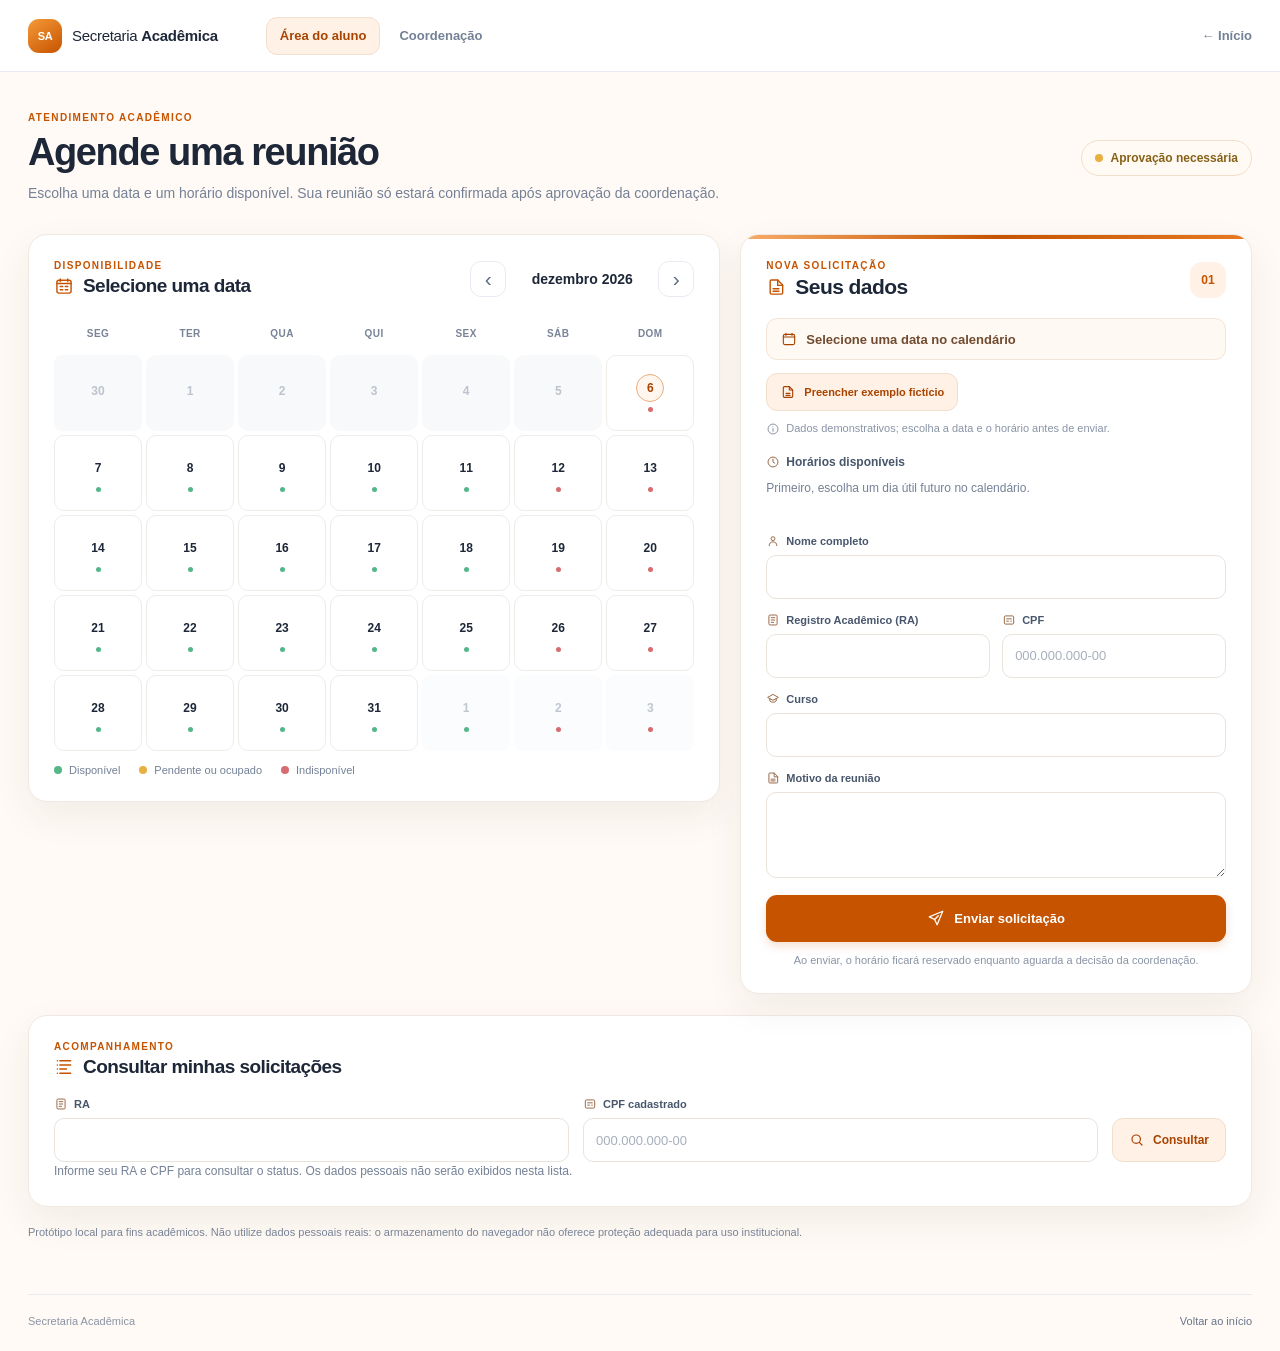
==== commit 79730791: "Use a numbered student form step marker Replace the unrelated currency-style form icon with a clear " ====
--- a/aluno.html
+++ b/aluno.html
@@ -76,11 +76,7 @@
               Seus dados
             </h2>
           </div>
-          <span class="step-number" aria-label="Etapa 1">
-            <svg viewBox="0 0 24 24" fill="none" focusable="false" aria-hidden="true">
-              <path d="M12 4.5v15m4-11.5c0-1.1-.9-2-2-2h-4a2 2 0 1 0 0 4h4a2 2 0 1 1 0 4h-4a2 2 0 0 1-2-2" stroke="currentColor" stroke-width="1.7" stroke-linecap="round"/>
-            </svg>
-          </span>
+          <span class="step-number" aria-label="Etapa 1">01</span>
         </div>
         <p class="selected-date">
           <svg class="student-inline-icon" viewBox="0 0 24 24" fill="none" focusable="false" aria-hidden="true">
--- a/css/aluno.css
+++ b/css/aluno.css
@@ -138,7 +138,6 @@
 
 .student-section-title { display: flex; align-items: center; gap: 9px; }
 .student-title-icon { width: 20px; height: 20px; flex: 0 0 auto; color: var(--orange); }
-.step-number svg { width: 19px; height: 19px; }
 .selected-date { display: flex; align-items: center; gap: 9px; }
 .student-inline-icon { width: 16px; height: 16px; flex: 0 0 auto; color: var(--orange-dark); }
 .demo-data-control .button { gap: 8px; }
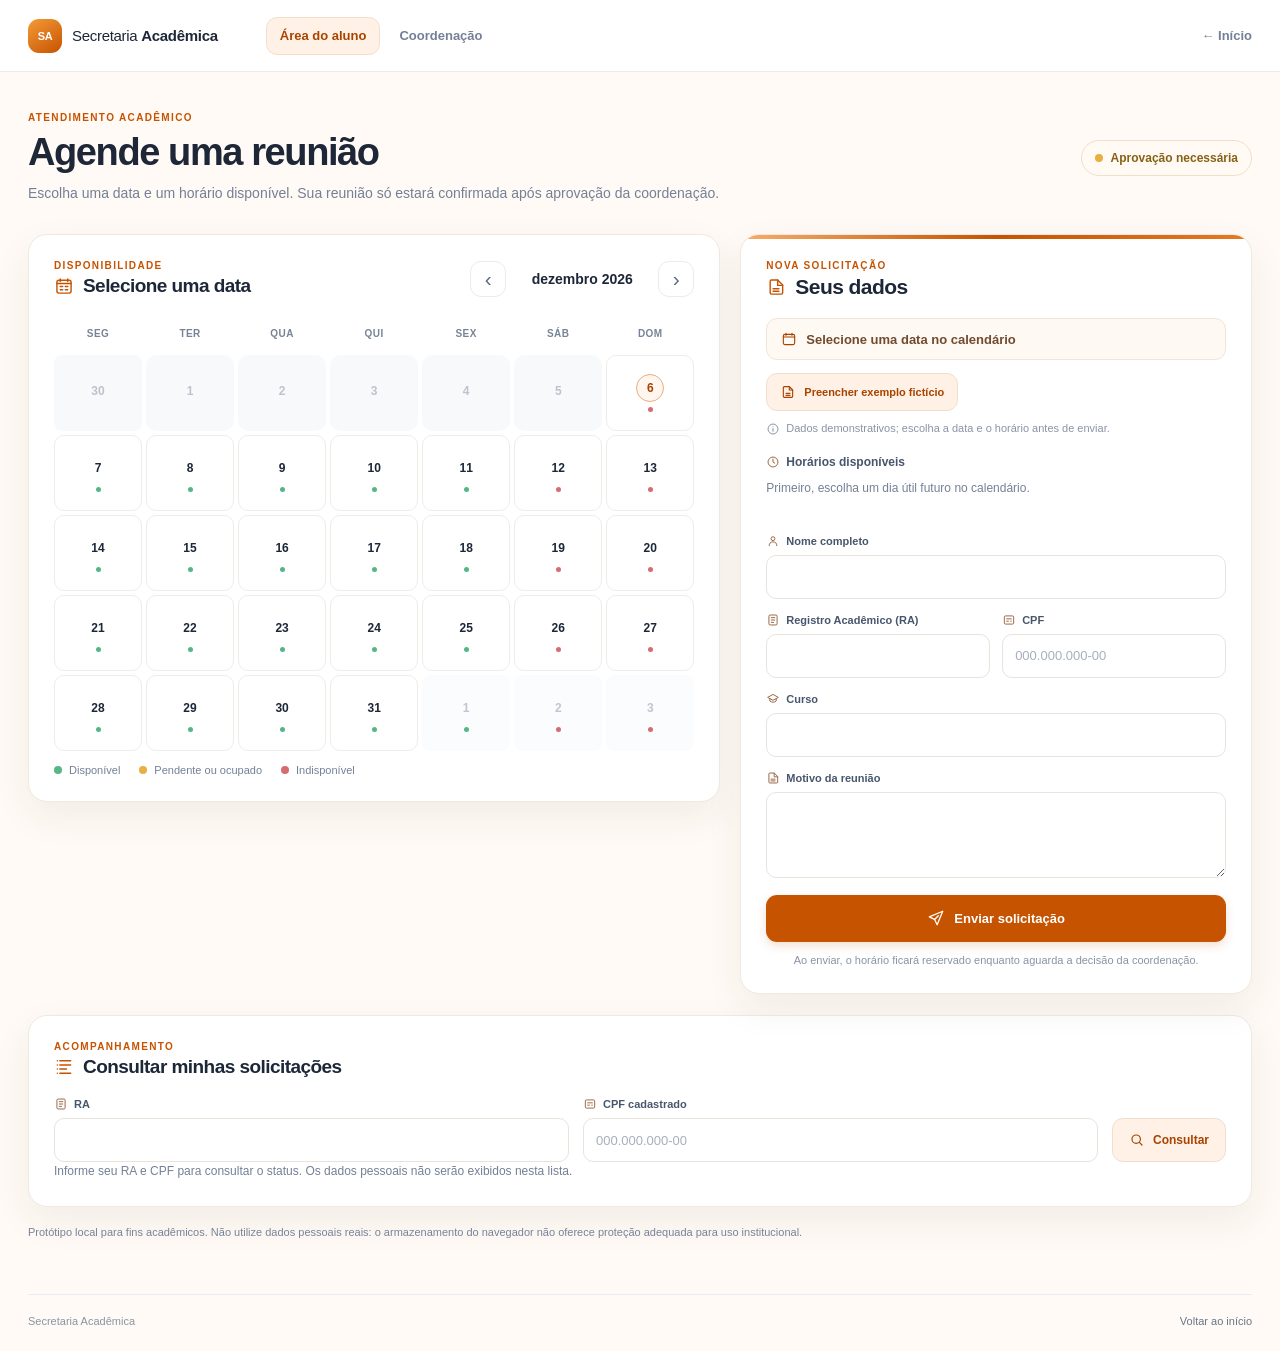
==== commit 0284cca1: "Remove student form step marker Remove the decorative step number from the student booking panel.\n\" ====
--- a/aluno.html
+++ b/aluno.html
@@ -76,7 +76,6 @@
               Seus dados
             </h2>
           </div>
-          <span class="step-number" aria-label="Etapa 1">01</span>
         </div>
         <p class="selected-date">
           <svg class="student-inline-icon" viewBox="0 0 24 24" fill="none" focusable="false" aria-hidden="true">
--- a/css/aluno.css
+++ b/css/aluno.css
@@ -4,7 +4,6 @@
 .student-shell .calendar-controls > strong { min-width: 122px; color: var(--ink); font-size: 13px; }
 .calendar-panel .calendar-legend { padding-top: 13px; }
 .booking-panel .panel-heading { margin-bottom: 16px; }
-.step-number { width: 30px; height: 30px; display: grid; place-items: center; border-radius: 10px; background: var(--orange-pale); color: var(--orange); font-size: 11px; font-weight: 700; }
 .selected-date { margin: 0 0 17px; padding: 10px 12px; border-radius: 9px; background: #f7f9fd; color: #465672; font-size: 12px; font-weight: 600; }
 .demo-data-control { display: flex; align-items: center; flex-wrap: wrap; gap: 8px; margin: -5px 0 15px; }
 .demo-data-control .button { min-height: 34px; padding: 0 11px; font-size: 10px; }
@@ -76,7 +75,6 @@
 }
 .booking-panel .panel-heading { margin-bottom: 19px; }
 .booking-panel .panel-heading h2 { font-size: 21px; }
-.step-number { width: 36px; height: 36px; border-radius: 12px; font-size: 12px; }
 .selected-date {
   margin-bottom: 18px;
   padding: 12px 14px;
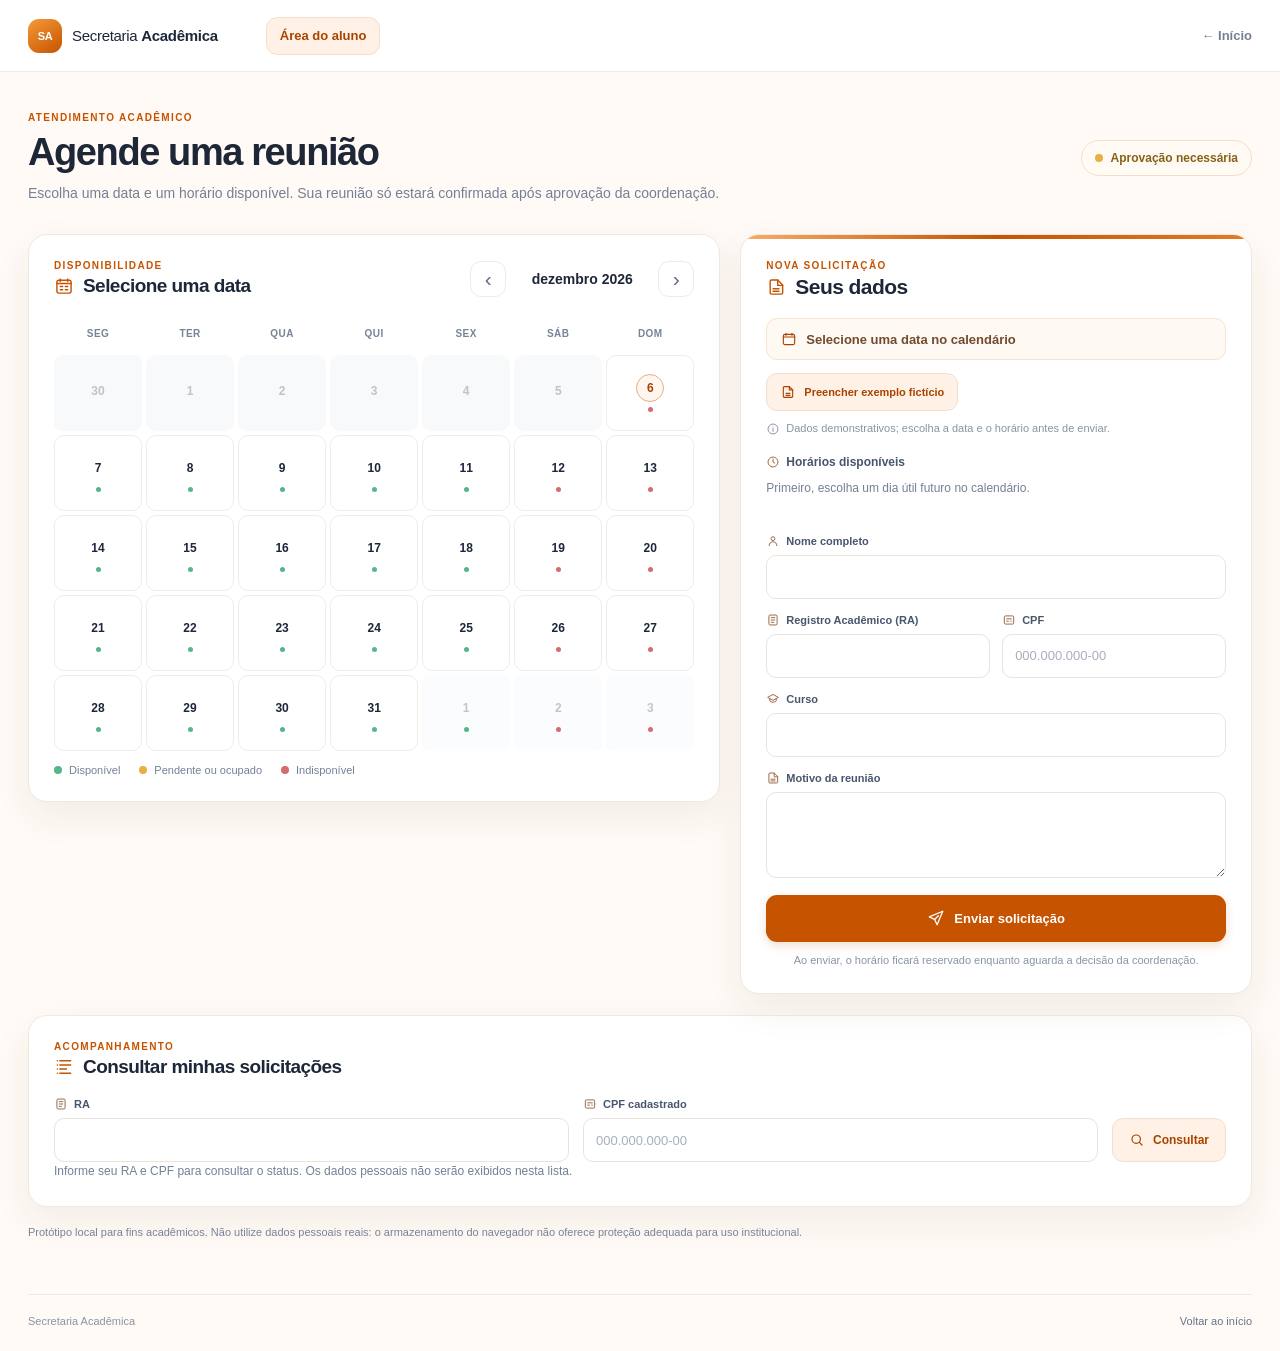
==== commit 4eff09d4: "Add separate role areas and coordinator login Co-authored-by: Copilot <223556219+Copilot@users.norep" ====
--- a/aluno.html
+++ b/aluno.html
@@ -20,7 +20,6 @@
     </a>
     <nav class="top-nav" aria-label="Navegação principal">
       <a class="nav-link active" href="aluno.html" aria-current="page">Área do aluno</a>
-      <a class="nav-link" href="coordenador.html">Coordenação</a>
     </nav>
     <a class="back-link" href="index.html">← Início</a>
   </header>
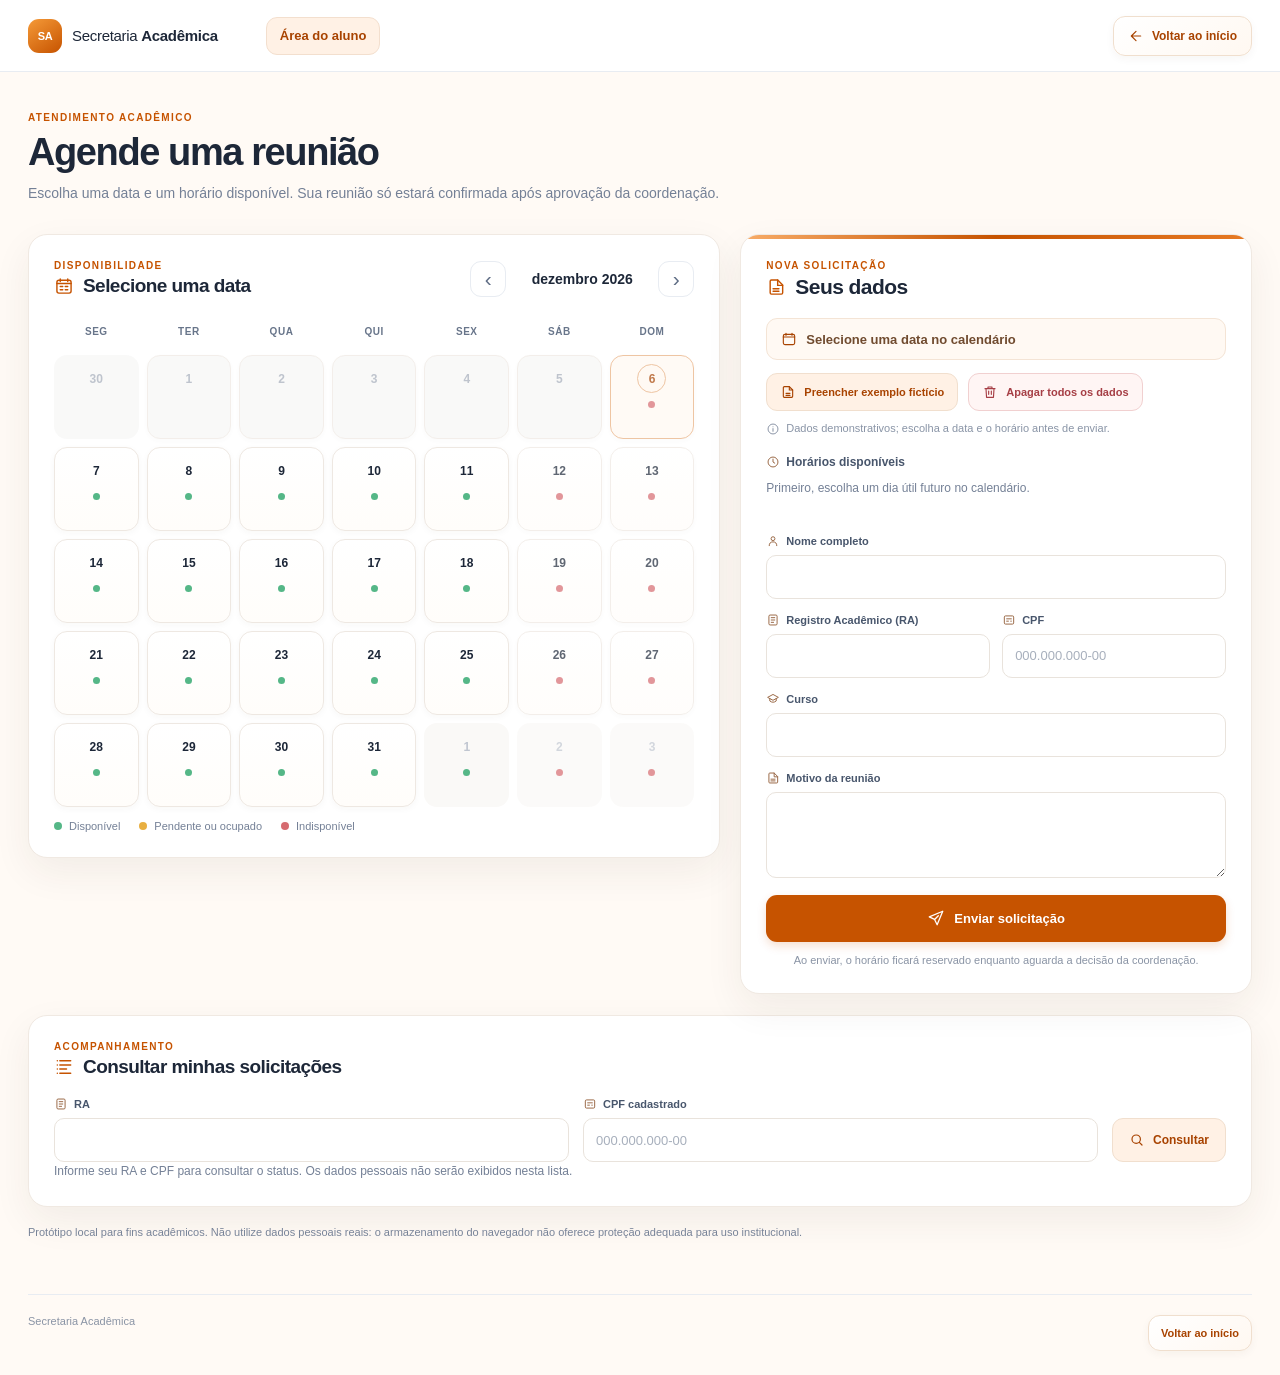
==== commit cf6047f1: "Modernize academic portal and add no-service dates Co-authored-by: Copilot <223556219+Copilot@users." ====
--- a/aluno.html
+++ b/aluno.html
@@ -21,7 +21,12 @@
     <nav class="top-nav" aria-label="Navegação principal">
       <a class="nav-link active" href="aluno.html" aria-current="page">Área do aluno</a>
     </nav>
-    <a class="back-link" href="index.html">← Início</a>
+    <a class="back-link" href="index.html">
+      <svg class="back-link-icon" viewBox="0 0 24 24" fill="none" focusable="false" aria-hidden="true">
+        <path d="M19 12H5m7 7-7-7 7-7" stroke="currentColor" stroke-width="1.8" stroke-linecap="round" stroke-linejoin="round"/>
+      </svg>
+      <span>Voltar ao início</span>
+    </a>
   </header>
 
   <main class="page-shell student-shell">
@@ -31,7 +36,6 @@
         <h1>Agende uma reunião</h1>
         <p>Escolha uma data e um horário disponível. Sua reunião só estará confirmada após aprovação da coordenação.</p>
       </div>
-      <span class="heading-badge"><span class="status-dot pending-dot"></span> Aprovação necessária</span>
     </section>
 
     <div id="student-message" class="message-banner" role="status" aria-live="polite" hidden></div>
@@ -90,6 +94,12 @@
               <path d="M14 4v5h5m-10 5h6m-6 3h6" stroke="currentColor" stroke-width="1.7" stroke-linecap="round"/>
             </svg>
             Preencher exemplo fictício
+          </button>
+          <button type="button" class="button button-danger" id="delete-all-data">
+            <svg class="student-button-icon" viewBox="0 0 24 24" fill="none" focusable="false" aria-hidden="true">
+              <path d="M4.5 7h15m-13.5 0 .8 13h10.4L18 7M9 7V4.5h6V7m-5 3.5v5m4-5v5" stroke="currentColor" stroke-width="1.7" stroke-linecap="round" stroke-linejoin="round"/>
+            </svg>
+            Apagar todos os dados
           </button>
           <p><svg class="student-inline-icon" viewBox="0 0 24 24" fill="none" focusable="false" aria-hidden="true"><circle cx="12" cy="12" r="8.5" stroke="currentColor" stroke-width="1.7"/><path d="M12 11v5m0-8h.01" stroke="currentColor" stroke-width="1.8" stroke-linecap="round"/></svg> Dados demonstrativos; escolha a data e o horário antes de enviar.</p>
         </div>
--- a/css/style.css
+++ b/css/style.css
@@ -62,8 +62,30 @@
 .nav-link { height: 100%; display: inline-flex; align-items: center; padding: 0 14px; color: var(--muted); font-size: 13px; font-weight: 600; border-bottom: 2px solid transparent; }
 .nav-link:hover, .nav-link.active { color: var(--orange-dark); }
 .nav-link.active { border-bottom-color: var(--orange); }
-.back-link { margin-left: auto; font-size: 13px; font-weight: 600; color: var(--muted); }
-.back-link:hover, .site-footer a:hover { color: var(--orange-dark); }
+.back-link, .site-footer a {
+  display: inline-flex;
+  align-items: center;
+  justify-content: center;
+  gap: 8px;
+  border: 1px solid #f0dfce;
+  border-radius: 12px;
+  background: linear-gradient(145deg, #fff 0%, #fff8f1 100%);
+  color: var(--orange-dark);
+  font-size: 12px;
+  font-weight: 700;
+  box-shadow: 0 3px 9px rgba(65, 48, 34, .045);
+  transition: transform .16s ease, border-color .16s ease, background .16s ease, box-shadow .16s ease;
+}
+.back-link { min-height: 40px; margin-left: auto; padding: 0 14px; }
+.back-link-icon { width: 16px; height: 16px; flex: 0 0 auto; transition: transform .16s ease; }
+.back-link:hover, .site-footer a:hover {
+  transform: translateY(-1px);
+  border-color: #e7bc9a;
+  background: #fff3e8;
+  color: var(--orange-dark);
+  box-shadow: 0 6px 14px rgba(100, 63, 34, .09);
+}
+.back-link:hover .back-link-icon { transform: translateX(-2px); }
 .page-shell { width: min(1380px, calc(100% - 56px)); margin: 38px auto 54px; }
 .page-heading { display: flex; align-items: center; justify-content: space-between; gap: 24px; margin-bottom: 26px; }
 .page-heading h1 { margin: 0 0 7px; font-size: clamp(26px, 3vw, 34px); letter-spacing: -1.15px; line-height: 1.2; }
@@ -85,6 +107,8 @@
 .button-primary:hover { background: var(--orange-dark); }
 .button-secondary { background: var(--orange-pale); color: var(--orange-dark); }
 .button-secondary:hover { background: #ffe4cd; }
+.button-danger { border: 1px solid #f1d0d0; background: #fff5f4; color: #a63e45; }
+.button-danger:hover { border-color: #e7aaaa; background: #ffe9e7; }
 .icon-button { width: 32px; height: 32px; display: inline-grid; place-items: center; border: 1px solid var(--line); border-radius: 8px; background: white; color: #5e6c84; cursor: pointer; font-size: 21px; line-height: 1; }
 .icon-button:hover { border-color: #e9b88f; color: var(--orange-dark); background: #fffaf5; }
 .calendar-controls { display: inline-flex; align-items: center; gap: 10px; }
@@ -110,7 +134,7 @@
 .pending-dot { background: #e8af41; }
 .refused-dot, .unavailable-dot { background: #d66b70; }
 .site-footer { display: flex; justify-content: space-between; width: min(1380px, calc(100% - 56px)); margin: 0 auto; padding: 20px 0 24px; border-top: 1px solid var(--line); color: #8a94a5; font-size: 11px; }
-.site-footer a { color: #68758a; }
+.site-footer a { min-height: 36px; padding: 0 12px; font-size: 11px; }
 .privacy-note { margin: 17px 0 0; color: #8a94a5; font-size: 11px; line-height: 1.5; }
 .helper-text { margin: 0; color: var(--muted); font-size: 12px; line-height: 1.55; }
 .visually-hidden { position: absolute; width: 1px; height: 1px; padding: 0; margin: -1px; overflow: hidden; clip: rect(0, 0, 0, 0); white-space: nowrap; border: 0; }
@@ -257,3 +281,160 @@
   .weekday-label { padding: 8px 1px; }
   .day-number { min-width: 23px; height: 23px; font-size: 10px; }
 }
+
+.calendar-panel .month-grid,
+.coordinator-calendar-panel .month-grid { gap: 8px; }
+.calendar-panel .weekday-label,
+.coordinator-calendar-panel .weekday-label {
+  padding: 10px 4px;
+  color: #68758a;
+  font-size: 10px;
+  font-weight: 700;
+  letter-spacing: .55px;
+}
+.calendar-panel .weekday-label abbr,
+.coordinator-calendar-panel .weekday-label abbr { text-decoration: none; }
+.calendar-panel .month-grid .calendar-day,
+.coordinator-calendar-panel .month-grid .calendar-day {
+  display: flex;
+  min-height: 84px;
+  flex-direction: column;
+  align-items: center;
+  justify-content: flex-start;
+  gap: 4px;
+  padding: 8px 5px;
+  border: 1px solid #eee8e2;
+  border-radius: 13px;
+  background: linear-gradient(180deg, #fff 0%, #fffdfa 100%);
+  box-shadow: 0 2px 7px rgba(65, 48, 34, .035);
+  transition: transform .16s ease, border-color .16s ease, background .16s ease, box-shadow .16s ease;
+}
+.calendar-panel .month-grid .calendar-day.outside-month,
+.coordinator-calendar-panel .month-grid .calendar-day.outside-month {
+  border-color: transparent;
+  background: #faf9f7;
+  box-shadow: none;
+}
+.calendar-panel .month-grid .calendar-day.is-past,
+.coordinator-calendar-panel .month-grid .calendar-day.is-past {
+  color: #a4acb9;
+  background: #f7f7f6;
+}
+.calendar-panel .month-grid .calendar-day.is-today,
+.coordinator-calendar-panel .month-grid .calendar-day.is-today {
+  border-color: #e8ad7d;
+  background: #fff8f1;
+}
+.calendar-panel .month-grid .calendar-day.is-selected,
+.coordinator-calendar-panel .month-grid .calendar-day.is-selected {
+  border-color: var(--orange);
+  background: #fff1e5;
+  box-shadow: 0 0 0 2px rgba(198, 83, 0, .13);
+}
+.calendar-panel .month-grid .calendar-day.is-blocked,
+.coordinator-calendar-panel .month-grid .calendar-day.is-blocked {
+  border-color: #efc5c2;
+  background: #fff4f3;
+  color: #93484b;
+}
+.calendar-closure-label {
+  display: block;
+  max-width: 100%;
+  overflow: hidden;
+  padding: 3px 5px;
+  border-radius: 6px;
+  background: #ffebe9;
+  color: #963f44;
+  font-size: 8px;
+  font-weight: 700;
+  line-height: 1.25;
+  text-overflow: ellipsis;
+  white-space: nowrap;
+}
+.calendar-closure-note {
+  display: block;
+  margin-bottom: 5px;
+  padding: 7px 8px;
+  border: 1px solid #f1d0cd;
+  border-radius: 8px;
+  background: #fff1ef;
+  color: #963f44;
+  font-size: 10px;
+  font-weight: 700;
+}
+.calendar-panel .month-grid button.calendar-day:hover:not(:disabled),
+.coordinator-calendar-panel .month-grid button.calendar-day:hover:not(:disabled) {
+  transform: translateY(-2px);
+}
+.calendar-panel .month-grid button.calendar-day:focus-visible,
+.coordinator-calendar-panel .month-grid button.calendar-day:focus-visible {
+  z-index: 3;
+  outline: 3px solid rgba(198, 83, 0, .38);
+  outline-offset: 2px;
+}
+.calendar-panel .month-grid button.calendar-day:disabled { opacity: .7; }
+.calendar-panel .month-grid .day-number,
+.coordinator-calendar-panel .month-grid .day-number {
+  min-width: 29px;
+  height: 29px;
+  font-size: 12px;
+  font-weight: 700;
+}
+.calendar-panel .month-grid .day-indicators,
+.coordinator-calendar-panel .month-grid .day-indicators {
+  min-height: 10px;
+  align-items: center;
+  gap: 4px;
+  margin-top: 2px;
+}
+.calendar-panel .month-grid .day-indicators .legend-dot,
+.coordinator-calendar-panel .month-grid .day-indicators .legend-dot {
+  width: 7px;
+  height: 7px;
+}
+.coordinator-calendar-panel .week-grid,
+.coordinator-calendar-panel .day-grid {
+  min-height: 330px;
+  gap: 9px;
+  border: 0;
+}
+.coordinator-calendar-panel .week-column,
+.coordinator-calendar-panel .day-column {
+  overflow: hidden;
+  border: 1px solid #eee8e2;
+  border-radius: 13px;
+  background: #fff;
+  box-shadow: 0 3px 10px rgba(65, 48, 34, .035);
+}
+.coordinator-calendar-panel .week-column-heading {
+  padding: 10px 5px;
+  border-bottom-color: #f1e9e1;
+  background: #fff9f3;
+  color: #68758a;
+  font-size: 10px;
+}
+.coordinator-calendar-panel .week-column-heading strong { color: #34425a; font-size: 13px; }
+.coordinator-calendar-panel .week-events,
+.coordinator-calendar-panel .day-events { gap: 7px; padding: 8px; }
+.coordinator-calendar-panel .day-column .week-column-heading { padding: 13px 15px; }
+
+@media (max-width: 580px) {
+  .calendar-panel .month-grid,
+  .coordinator-calendar-panel .month-grid { gap: 5px; }
+  .calendar-panel .month-grid .calendar-day,
+  .coordinator-calendar-panel .month-grid .calendar-day { min-height: 66px; padding: 6px 2px; border-radius: 10px; }
+  .calendar-panel .weekday-label,
+  .coordinator-calendar-panel .weekday-label { padding: 8px 1px; font-size: 8px; letter-spacing: 0; }
+  .coordinator-calendar-panel .week-grid {
+    grid-template-columns: repeat(7, minmax(108px, 1fr));
+    overflow-x: auto;
+    overscroll-behavior-x: contain;
+  }
+  .coordinator-calendar-panel .week-grid .week-column { scroll-snap-align: start; }
+  .coordinator-calendar-panel .week-grid { scroll-snap-type: x proximity; }
+}
+
+@media (prefers-reduced-motion: reduce) {
+  .calendar-panel .month-grid .calendar-day,
+  .coordinator-calendar-panel .month-grid .calendar-day { transition: none; }
+}
--- a/css/aluno.css
+++ b/css/aluno.css
@@ -7,6 +7,7 @@
 .selected-date { margin: 0 0 17px; padding: 10px 12px; border-radius: 9px; background: #f7f9fd; color: #465672; font-size: 12px; font-weight: 600; }
 .demo-data-control { display: flex; align-items: center; flex-wrap: wrap; gap: 8px; margin: -5px 0 15px; }
 .demo-data-control .button { min-height: 34px; padding: 0 11px; font-size: 10px; }
+.demo-data-control .button-danger { min-height: 38px; font-size: 11px; }
 .demo-data-control p { margin: 0; color: #8994a6; font-size: 10px; line-height: 1.4; }
 .field-group { margin: 0 0 17px; }
 .field-label { display: block; margin-bottom: 8px; color: #57647a; font-size: 11px; font-weight: 700; }
